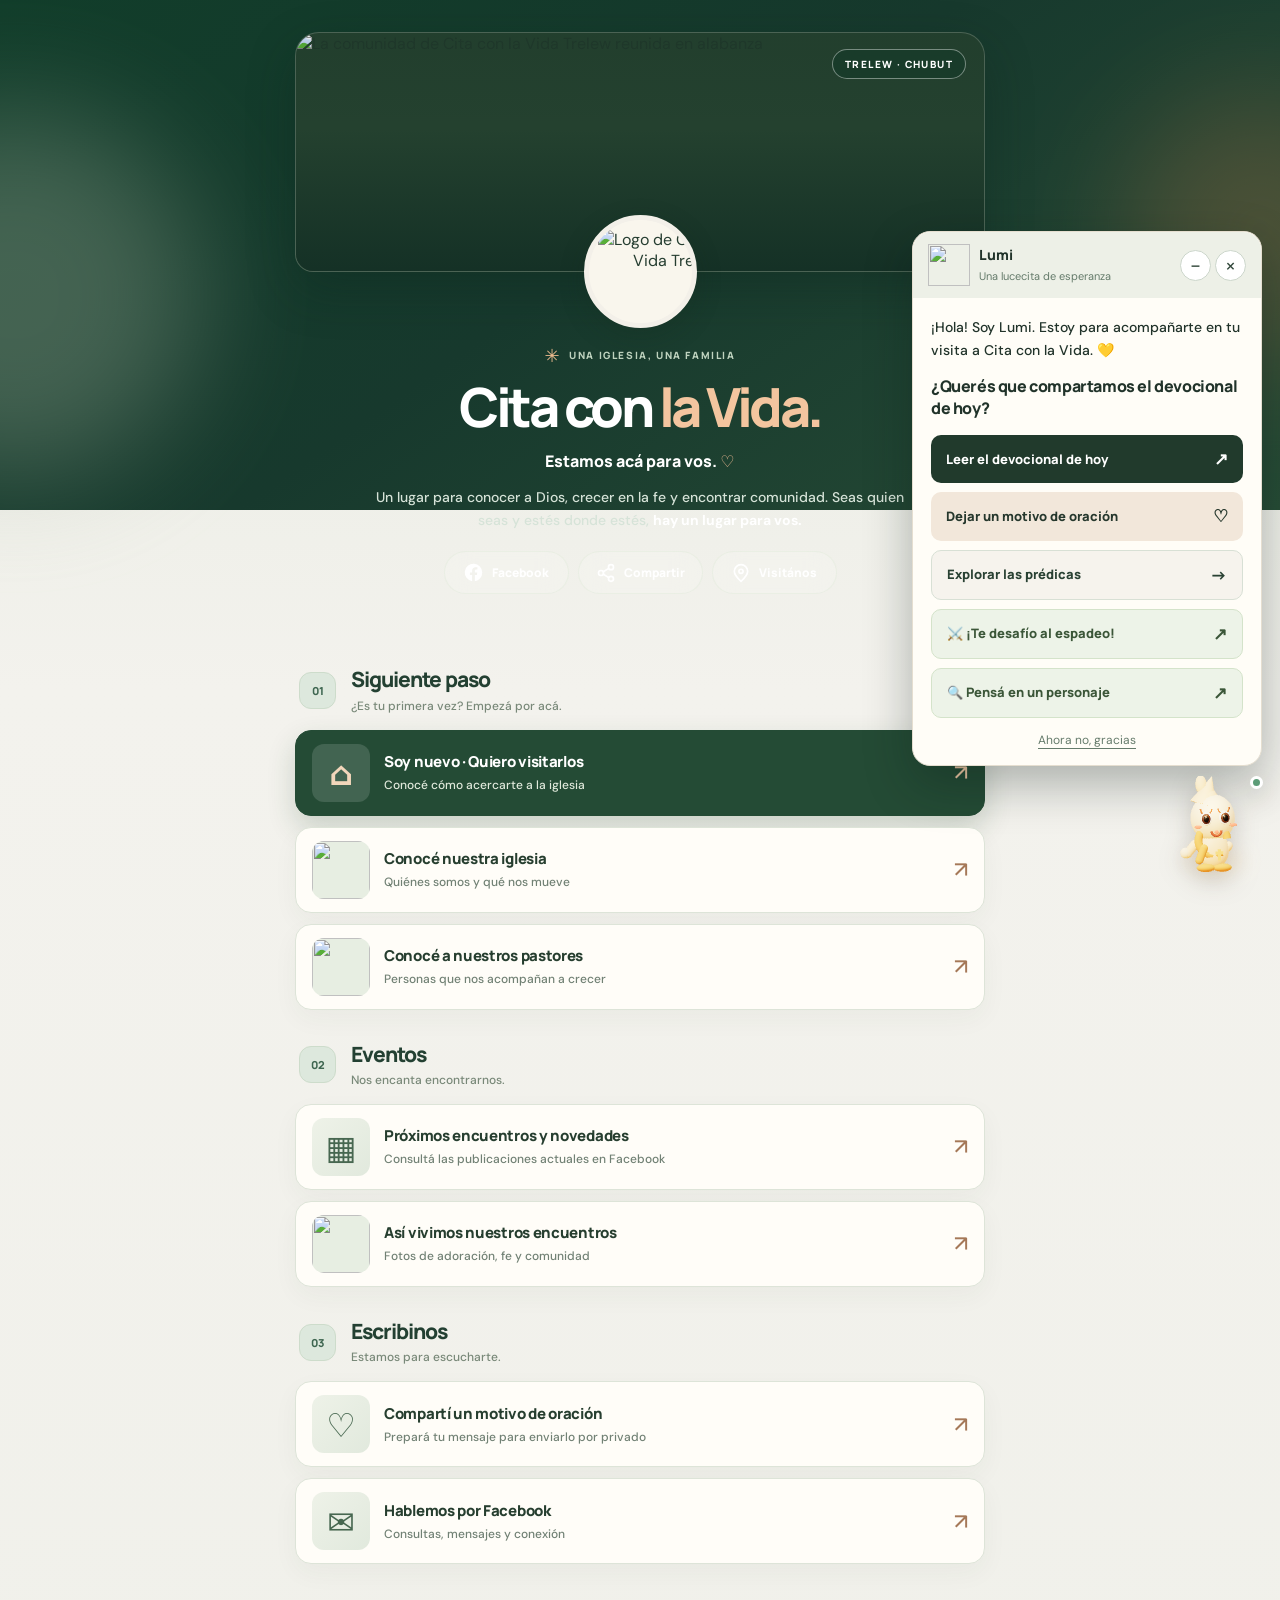
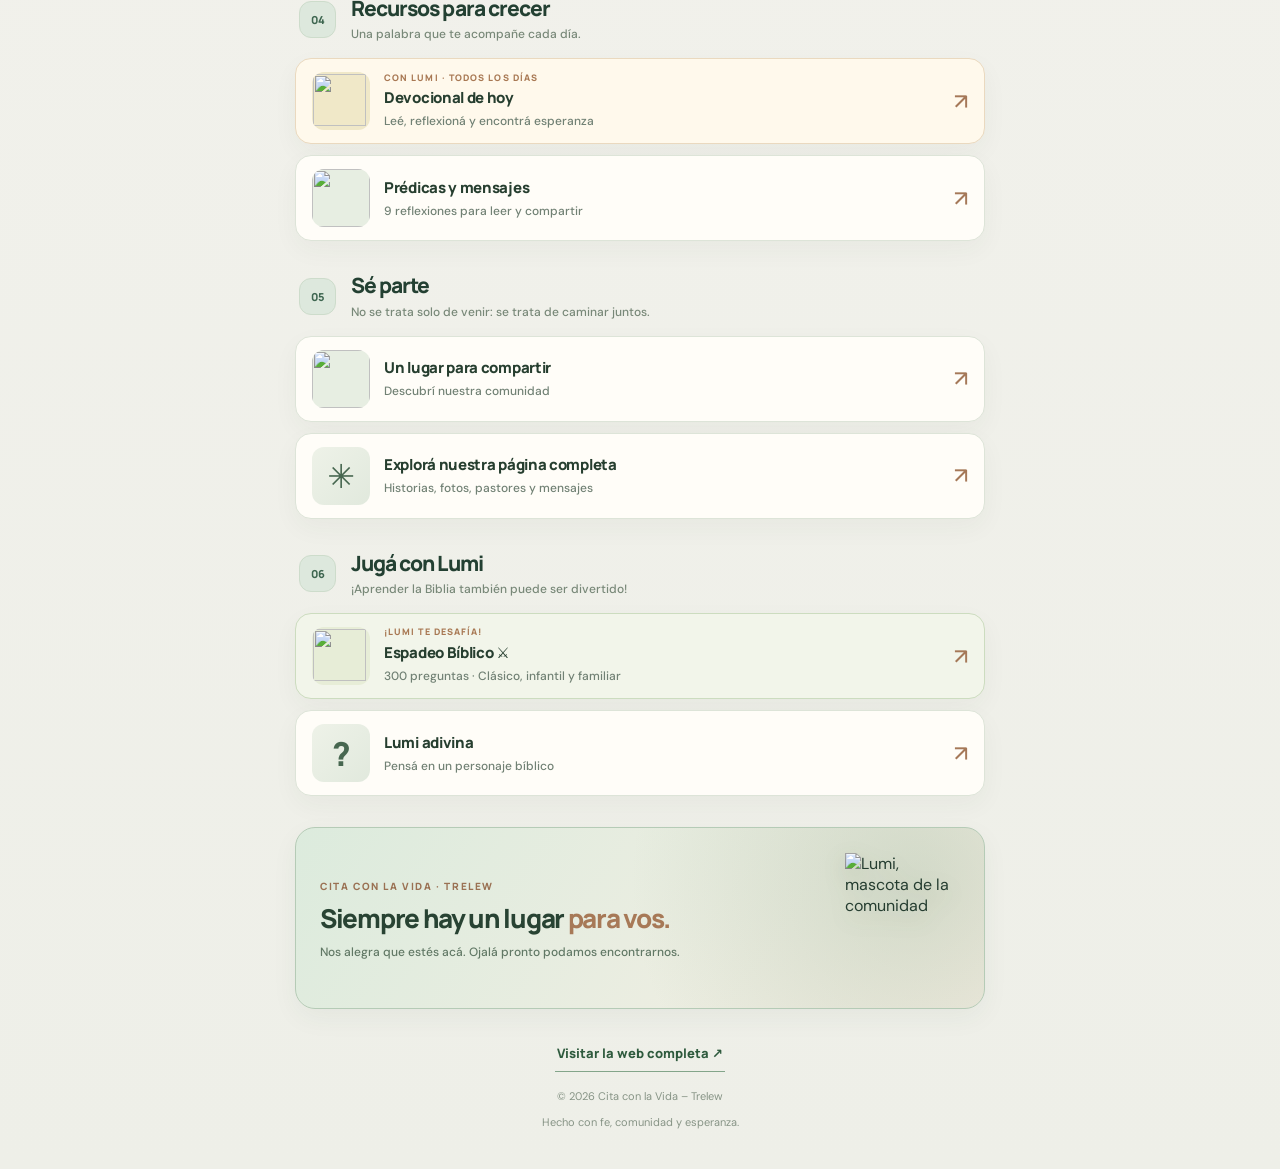
==== index.html @ 1eb74bf8 "chore(nav): actualizar enlaces del sitio tras la nueva portada" ====
<!DOCTYPE html>
<html lang="es-AR">
<head>
  <meta charset="utf-8">
  <meta name="viewport" content="width=device-width, initial-scale=1">
  <meta name="theme-color" content="#173628">
  <meta name="description" content="Cita con la Vida – Trelew. Estamos acá para vos. Encontrá cómo visitarnos, prédicas, devocionales, oración, actividades y juegos bíblicos con Lumi.">
  <meta property="og:type" content="website">
  <meta property="og:title" content="Cita con la Vida · Trelew | Estamos acá para vos">
  <meta property="og:description" content="Conocé nuestra iglesia, explorá mensajes, compartí un motivo de oración y jugá con Lumi. ¡Hay un lugar para vos!">
  <meta property="og:locale" content="es_AR">
  <meta property="og:url" content="https://mauriciofabiangonzalez.github.io/Proyecto-Cita-con-la-vida/">
  <meta property="og:image" content="https://gcdn.picsart.com/picsart-mcp/d4e1e572-2b45-4aec-ad2f-eb64ba1ac11f.jpeg">
  <meta property="og:image:alt" content="Un encuentro de la comunidad de Cita con la Vida Trelew">
  <meta name="twitter:card" content="summary_large_image">
  <link rel="canonical" href="https://mauriciofabiangonzalez.github.io/Proyecto-Cita-con-la-vida/">
  <link rel="icon" href="https://gcdn.picsart.com/picsart-mcp/58b03c67-48f5-4c1a-afce-b814bc7481e7.png" type="image/png">
  <link rel="preconnect" href="https://gcdn.picsart.com">
  <link rel="preconnect" href="https://fonts.googleapis.com">
  <link rel="preconnect" href="https://fonts.gstatic.com" crossorigin>
  <link href="https://fonts.googleapis.com/css2?family=DM+Sans:wght@400;500;600;700;800&family=Manrope:wght@400;500;600;700;800&display=swap" rel="stylesheet">
  <link rel="stylesheet" href="portada.css?v=1">
  <link rel="stylesheet" href="lumi.css?v=5">
  <title>Cita con la Vida – Trelew | Estamos acá para vos</title>
</head>
<body class="cita-portal">
  <a class="skip-link" href="#enlaces">Saltar a los enlaces</a>
  <div class="ambient-light ambient-one" aria-hidden="true"></div>
  <div class="ambient-light ambient-two" aria-hidden="true"></div>
  <div class="portal-container">
    <header class="profile" aria-labelledby="portal-title">
      <div class="profile-cover">
        <img src="https://gcdn.picsart.com/picsart-mcp/d4e1e572-2b45-4aec-ad2f-eb64ba1ac11f.jpeg"
             width="1000" height="550" alt="La comunidad de Cita con la Vida Trelew reunida en alabanza"
             fetchpriority="high" decoding="async">
        <span class="cover-label">TRELEW · CHUBUT</span>
      </div>
      <div class="profile-information">
        <div class="profile-badge">
          <img src="https://gcdn.picsart.com/picsart-mcp/5b1519b4-4a74-46a9-807d-4b735596d02c.png"
               width="185" height="100" alt="Logo de Cita con la Vida Trelew" decoding="async">
        </div>
        <div class="profile-eyebrow"><span aria-hidden="true">✳</span> UNA IGLESIA, UNA FAMILIA</div>
        <h1 id="portal-title">Cita con <em>la Vida.</em></h1>
        <p class="profile-tagline">Estamos acá para vos. <span aria-hidden="true">♡</span></p>
        <p class="profile-description">Un lugar para conocer a Dios, crecer en la fe y encontrar comunidad. Seas quien seas y estés donde estés, <strong>hay un lugar para vos.</strong></p>
        <div class="social-strip" aria-label="Enlaces sociales y acciones">
          <a href="https://www.facebook.com/share/1QXsKamLuy/" target="_blank" rel="noopener noreferrer" class="social-button" aria-label="Visitar Facebook de Cita con la Vida">
            <svg aria-hidden="true" viewBox="0 0 24 24" width="21" height="21" fill="currentColor"><path d="M22 12a10 10 0 1 0-11.56 9.88v-6.99H7.9V12h2.54V9.8c0-2.51 1.5-3.9 3.78-3.9 1.1 0 2.25.2 2.25.2v2.48h-1.27c-1.25 0-1.64.78-1.64 1.58V12h2.79l-.45 2.89h-2.34v6.99A10 10 0 0 0 22 12Z"/></svg>
            <span>Facebook</span>
          </a>
          <button class="social-button" type="button" id="share-portal" aria-label="Compartir esta página">
            <svg aria-hidden="true" viewBox="0 0 24 24" width="20" height="20" fill="none" stroke="currentColor" stroke-width="2" stroke-linecap="round" stroke-linejoin="round"><circle cx="18" cy="5" r="3"/><circle cx="6" cy="12" r="3"/><circle cx="18" cy="19" r="3"/><path d="m8.8 13.5 6.4 4M15.2 6.5l-6.4 4"/></svg>
            <span>Compartir</span>
          </button>
          <a class="social-button" href="comunidad.html#visitanos" aria-label="Conocer cómo visitarnos">
            <svg aria-hidden="true" viewBox="0 0 24 24" width="20" height="20" fill="none" stroke="currentColor" stroke-width="2" stroke-linecap="round" stroke-linejoin="round"><path d="M20 10c0 5-8 12-8 12S4 15 4 10a8 8 0 1 1 16 0Z"/><circle cx="12" cy="10" r="2.5"/></svg>
            <span>Visitános</span>
          </a>
        </div>
        <p class="share-status" id="share-feedback" aria-live="polite" role="status"></p>
      </div>
    </header>

    <main id="enlaces">
      <section class="links-group" aria-labelledby="next-step-title">
        <div class="section-head"><span class="section-number">01</span><div><h2 id="next-step-title">Siguiente paso</h2><p>¿Es tu primera vez? Empezá por acá.</p></div></div>
        <div class="link-stack">
          <a class="link-card primary" href="comunidad.html#visitanos"><span class="card-media icon-art" aria-hidden="true">⌂</span><span class="card-label"><strong>Soy nuevo · Quiero visitarlos</strong><small>Conocé cómo acercarte a la iglesia</small></span><span class="card-arrow" aria-hidden="true">↗</span></a>
          <a class="link-card" href="comunidad.html#nosotros"><span class="card-media"><img src="https://gcdn.picsart.com/picsart-mcp/c231e939-3c03-4c31-8a3b-693629aa6b60.jpeg" alt="" loading="lazy"></span><span class="card-label"><strong>Conocé nuestra iglesia</strong><small>Quiénes somos y qué nos mueve</small></span><span class="card-arrow" aria-hidden="true">↗</span></a>
          <a class="link-card" href="comunidad.html#pastores"><span class="card-media"><img src="https://gcdn.picsart.com/picsart-mcp/203814a5-72c6-4133-9197-dbe3f03c95cd.jpeg" alt="" loading="lazy"></span><span class="card-label"><strong>Conocé a nuestros pastores</strong><small>Personas que nos acompañan a crecer</small></span><span class="card-arrow" aria-hidden="true">↗</span></a>
        </div>
      </section>

      <section class="links-group" aria-labelledby="eventos-title">
        <div class="section-head"><span class="section-number">02</span><div><h2 id="eventos-title">Eventos</h2><p>Nos encanta encontrarnos.</p></div></div>
        <div class="link-stack">
          <a class="link-card" href="https://www.facebook.com/share/1QXsKamLuy/" target="_blank" rel="noopener noreferrer"><span class="card-media icon-art" aria-hidden="true">▦</span><span class="card-label"><strong>Próximos encuentros y novedades</strong><small>Consultá las publicaciones actuales en Facebook</small></span><span class="card-arrow" aria-hidden="true">↗</span></a>
          <a class="link-card" href="comunidad.html#galeria"><span class="card-media"><img src="https://gcdn.picsart.com/picsart-mcp/209131e2-8061-48a9-bf10-9cc9f2051c50.jpeg" alt="" loading="lazy"></span><span class="card-label"><strong>Así vivimos nuestros encuentros</strong><small>Fotos de adoración, fe y comunidad</small></span><span class="card-arrow" aria-hidden="true">↗</span></a>
        </div>
      </section>

      <section class="links-group" aria-labelledby="escribinos-title">
        <div class="section-head"><span class="section-number">03</span><div><h2 id="escribinos-title">Escribinos</h2><p>Estamos para escucharte.</p></div></div>
        <div class="link-stack">
          <a class="link-card" href="oracion.html"><span class="card-media icon-art" aria-hidden="true">♡</span><span class="card-label"><strong>Compartí un motivo de oración</strong><small>Prepará tu mensaje para enviarlo por privado</small></span><span class="card-arrow" aria-hidden="true">↗</span></a>
          <a class="link-card" href="https://www.facebook.com/share/1QXsKamLuy/" target="_blank" rel="noopener noreferrer"><span class="card-media icon-art" aria-hidden="true">✉</span><span class="card-label"><strong>Hablemos por Facebook</strong><small>Consultas, mensajes y conexión</small></span><span class="card-arrow" aria-hidden="true">↗</span></a>
        </div>
      </section>

      <section class="links-group" aria-labelledby="recursos-title">
        <div class="section-head"><span class="section-number">04</span><div><h2 id="recursos-title">Recursos para crecer</h2><p>Una palabra que te acompañe cada día.</p></div></div>
        <div class="link-stack">
          <a class="link-card featured-devotional" href="devocional.html"><span class="card-media lumi-avatar"><img src="https://gcdn.picsart.com/picsart-mcp/81dbfa93-12fe-4f3b-98a0-89cafc6671b2.png" alt="" loading="lazy"></span><span class="card-label"><span class="mini-tag">CON LUMI · TODOS LOS DÍAS</span><strong>Devocional de hoy</strong><small>Leé, reflexioná y encontrá esperanza</small></span><span class="card-arrow" aria-hidden="true">↗</span></a>
          <a class="link-card" href="comunidad.html#mensajes"><span class="card-media"><img src="https://gcdn.picsart.com/picsart-mcp/3ad51777-0f70-4ca4-8f22-2cac83b251e3.jpeg" alt="" loading="lazy"></span><span class="card-label"><strong>Prédicas y mensajes</strong><small>9 reflexiones para leer y compartir</small></span><span class="card-arrow" aria-hidden="true">↗</span></a>
        </div>
      </section>

      <section class="links-group" aria-labelledby="se-parte-title">
        <div class="section-head"><span class="section-number">05</span><div><h2 id="se-parte-title">Sé parte</h2><p>No se trata solo de venir: se trata de caminar juntos.</p></div></div>
        <div class="link-stack">
          <a class="link-card" href="comunidad.html#comunidad"><span class="card-media"><img src="https://gcdn.picsart.com/picsart-mcp/1307a14c-d0de-44de-b2d8-77e6742ffc7d.jpeg" alt="" loading="lazy"></span><span class="card-label"><strong>Un lugar para compartir</strong><small>Descubrí nuestra comunidad</small></span><span class="card-arrow" aria-hidden="true">↗</span></a>
          <a class="link-card" href="comunidad.html"><span class="card-media icon-art" aria-hidden="true">✳</span><span class="card-label"><strong>Explorá nuestra página completa</strong><small>Historias, fotos, pastores y mensajes</small></span><span class="card-arrow" aria-hidden="true">↗</span></a>
        </div>
      </section>

      <section class="links-group game-links" aria-labelledby="juegos-title">
        <div class="section-head"><span class="section-number">06</span><div><h2 id="juegos-title">Jugá con Lumi</h2><p>¡Aprender la Biblia también puede ser divertido!</p></div></div>
        <div class="link-stack">
          <a class="link-card game-highlight" href="juegos.html#espadeo"><span class="card-media lumi-avatar"><img src="https://gcdn.picsart.com/picsart-mcp/81dbfa93-12fe-4f3b-98a0-89cafc6671b2.png" alt="" loading="lazy"></span><span class="card-label"><span class="mini-tag">¡LUMI TE DESAFÍA!</span><strong>Espadeo Bíblico ⚔</strong><small>300 preguntas · Clásico, infantil y familiar</small></span><span class="card-arrow" aria-hidden="true">↗</span></a>
          <a class="link-card" href="juegos.html#adivina"><span class="card-media icon-art" aria-hidden="true">?</span><span class="card-label"><strong>Lumi adivina</strong><small>Pensá en un personaje bíblico</small></span><span class="card-arrow" aria-hidden="true">↗</span></a>
        </div>
      </section>

      <div class="closing-card"><div><span class="closing-kicker">CITA CON LA VIDA · TRELEW</span><h2>Siempre hay un lugar <em>para vos.</em></h2><p>Nos alegra que estés acá. Ojalá pronto podamos encontrarnos.</p></div><img src="https://gcdn.picsart.com/picsart-mcp/81dbfa93-12fe-4f3b-98a0-89cafc6671b2.png" alt="Lumi, mascota de la comunidad" width="120" height="135" loading="lazy"></div>
    </main>
    <footer class="portal-footer"><a href="comunidad.html">Visitar la web completa <span aria-hidden="true">↗</span></a><span>© <span id="year">2026</span> Cita con la Vida – Trelew</span><span>Hecho con fe, comunidad y esperanza.</span></footer>
  </div>
  <script src="portada.js?v=1" defer></script>
  <script src="lumi.js?v=7" defer></script>
</body>
</html>
---- portada.css ----
/* PORTADA · Cita con la Vida – Trelew
 * Inspiración: estructura de perfil, grupos y tarjetas de un Linktree de iglesia.
 * Diseño original, con logo y fotografías de nuestra congregación.
 */
:root{
  --green:#173628;--green2:#244c37;--forest:#102c22;--sage:#dfe9df;
  --mint:#eef4ec;--paper:#fffdf8;--background:#eef0e9;--text:#253d30;
  --muted:#677b6c;--line:#dbe5d9;--peach:#e9b48d;--warm:#af7f5d;
  --font:'Manrope',system-ui,sans-serif;--body:'DM Sans',system-ui,sans-serif
}
*{box-sizing:border-box}
html{scroll-behavior:smooth}
body{margin:0;color:var(--text);font-family:var(--body);background:linear-gradient(180deg,#e5e9df 0,#f3f2ed 690px,#eeefe8 100%);-webkit-font-smoothing:antialiased}
a{color:inherit;text-decoration:none}
button{font:inherit}
img{max-width:100%;height:auto}
[hidden]{display:none!important}
::selection{background:#efd2b0;color:#122b21}
.skip-link{position:absolute;top:-80px;left:12px;z-index:150;background:#fff;padding:12px 16px;border-radius:7px;color:var(--green)}
.skip-link:focus{top:12px}
.cita-portal{position:relative;min-height:100dvh;overflow-x:hidden}
.cita-portal::before{content:"";height:510px;background:linear-gradient(145deg,#113d2a 0%,#17392d 48%,#274c36 100%);position:absolute;inset:0 0 auto;pointer-events:none}
.ambient-light{position:absolute;pointer-events:none;border-radius:50%;filter:blur(60px);opacity:.32}
.ambient-one{width:370px;height:370px;top:110px;left:-170px;background:#a9b7a2}
.ambient-two{width:280px;height:280px;top:90px;right:-120px;background:#a46d42}
.portal-container{width:min(100% - 30px,690px);margin:0 auto;position:relative;z-index:1;padding:22px 0 25px}

.profile{position:relative}
.profile-cover{border-radius:24px 24px 18px 18px;overflow:hidden;position:relative;height:205px;background:#24412f;box-shadow:0 18px 48px #0b251b52;border:1px solid #ffffff2d}
.profile-cover img{display:block;width:100%;height:100%;object-fit:cover;object-position:center 43%;filter:saturate(.97) contrast(1.06)}
.profile-cover::after{content:"";position:absolute;inset:0;background:linear-gradient(180deg,#0e281c15 7%,transparent 40%,#102c23c4 100%);pointer-events:none}
.cover-label{position:absolute;z-index:1;right:18px;top:16px;display:inline-flex;align-items:center;padding:8px 12px;border:1px solid #ffffff69;border-radius:99px;color:#fff;font:800 10px/1.2 var(--font);letter-spacing:.14em;backdrop-filter:blur(12px);background:#153a29a3}
.profile-information{display:flex;align-items:center;flex-direction:column;text-align:center;padding:0 18px}
.profile-badge{position:relative;z-index:3;margin-top:-57px;width:113px;height:113px;border-radius:50%;display:grid;place-items:center;background:#f9f6ed;border:5px solid #f3f0e9;box-shadow:0 8px 25px #152b1d40;overflow:hidden}
.profile-badge img{display:block;width:100%;height:100%;padding:9px;object-fit:contain}
.profile-eyebrow{color:#bfd3bf;font:800 10px/1.5 var(--font);letter-spacing:.16em;margin:14px 0 0;display:flex;align-items:center;gap:8px}
.profile-eyebrow span{color:#edbb8f;font-size:18px}
.profile h1{font:800 clamp(36px,6vw,54px)/1.05 var(--font);letter-spacing:-.065em;margin:9px 0 4px;color:#fff}
.profile h1 em{font-style:normal;color:#f3c59f}
.profile-tagline{font:800 16px/1.5 var(--font);margin:10px 0 6px;color:#fff}
.profile-tagline span{color:#f1bd95}
.profile-description{color:#d6e3d8;font:500 14px/1.7 var(--body);max-width:530px;margin:7px auto 18px}
.profile-description strong{color:#fff}
.social-strip{display:flex;align-items:center;justify-content:center;gap:9px;flex-wrap:wrap;max-width:510px}
.social-button{border:1px solid #dce8d465;border-radius:99px;background:#ffffff23;backdrop-filter:blur(13px);color:#fff;display:inline-flex;align-items:center;justify-content:center;gap:8px;padding:10px 17px;min-height:43px;min-width:125px;cursor:pointer;font:800 12px var(--font);transition:background .18s,transform .18s}
.social-button:hover{transform:translateY(-2px);background:#ffffff35}
.social-button svg{flex:0 0 auto}
.share-status{min-height:18px;margin:8px 0 0;color:#d8e9d7;font-size:12px}

#enlaces{padding-top:27px}
.links-group{margin:19px 0 31px}
.section-head{display:flex;align-items:center;gap:15px;margin:0 4px 15px}
.section-number{width:37px;height:37px;flex:0 0 37px;display:grid;place-items:center;border-radius:12px;background:#dde8dd;color:#3e6650;border:1px solid #cddccb;font:800 11px/1 var(--font)}
.section-head h2{margin:0 0 3px;font:800 21px/1.3 var(--font);letter-spacing:-.045em;color:#234032}
.section-head p{margin:0;color:#788878;font:500 12px/1.5 var(--body)}
.link-stack{display:grid;gap:11px}
.link-card{display:flex;align-items:center;gap:14px;background:var(--paper);border:1.5px solid #dde4d8;border-radius:16px;min-height:86px;padding:13px 16px;box-shadow:0 9px 26px #2445310b;transition:transform .18s,box-shadow .18s,border-color .18s,background .18s}
.link-card:hover{transform:translateY(-3px);border-color:#95b29a;box-shadow:0 15px 30px #24453121;background:#fff}
.link-card:focus-visible,.social-button:focus-visible,.portal-footer a:focus-visible{outline:3px solid #d49366;outline-offset:4px}
.card-media{width:58px;height:58px;flex:0 0 58px;border-radius:12px;display:grid;place-items:center;overflow:hidden;background:#e7eee2;isolation:isolate;color:#476750}
.card-media img{width:100%;height:100%;object-fit:cover;display:block}
.icon-art{font:800 33px/1 var(--font);background:linear-gradient(135deg,#eef2e8,#e1e9dd)}
.card-label{flex:1;min-width:0}
.card-label strong{display:block;font:800 15px/1.4 var(--font);color:#263e2f;letter-spacing:-.02em}
.card-label small{display:block;font:500 12px/1.5 var(--body);color:#718174;margin-top:4px}
.card-arrow{font-size:22px;font-weight:500;color:#a57858;align-self:center;flex:0 0 auto;margin-left:6px}
.link-card.primary{background:#244b35;border-color:#244b35;color:#fff;box-shadow:0 12px 28px #1b462330}
.link-card.primary:hover{background:#2c5a40;border-color:#2c5a40}
.primary .card-label strong{color:#fff}
.primary .card-label small{color:#e0e9db}
.primary .card-media{background:#ffffff23;color:#f2d6bb}
.primary .card-arrow{color:#f4cba7}
.mini-tag{display:block;color:#a87853;font:800 9px/1.2 var(--font);letter-spacing:.12em;margin-bottom:4px}
.link-card.featured-devotional{background:#fff9ec;border-color:#ead9bf}
.featured-devotional .card-media{background:#f0e8c8}
.link-card.game-highlight{background:#f2f5ea;border-color:#ccdcbf}
.game-highlight .card-media{background:#e7edd7}
.lumi-avatar img{object-fit:contain;width:95%;height:95%}
.closing-card{margin-top:22px;display:flex;align-items:center;gap:15px;padding:25px 24px;min-height:166px;border-radius:20px;border:1px solid #b5cbb6;background:radial-gradient(circle at 90% 30%,#98b29658,transparent 45%),linear-gradient(125deg,#dcebdd,#f6efe4);box-shadow:0 9px 27px #2646330d}
.closing-card>div{flex:1}
.closing-kicker{color:#9a7153;letter-spacing:.16em;font:800 10px var(--font)}
.closing-card h2{font:800 26px/1.2 var(--font);letter-spacing:-.05em;margin:8px 0;color:#284333}
.closing-card h2 em{color:#a77957;font-style:normal}
.closing-card p{color:#617865;font:500 12px/1.7 var(--body);margin:0;max-width:360px}
.closing-card img{width:115px;height:130px;object-fit:contain;filter:drop-shadow(0 8px 11px #344d1d25)}
.portal-footer{display:flex;flex-direction:column;text-align:center;align-items:center;gap:8px;padding:29px 10px 13px;color:#879486;font-size:11px;line-height:1.6}
.portal-footer a{color:#2e5a3d;font:800 13px/1.7 var(--font);border-bottom:1px solid #83a58a;padding:4px 2px 7px;margin-bottom:8px}
.portal-footer a:hover{color:#a47553}
@media(max-width:760px){
  .portal-container{width:min(100% - 24px,630px);padding-top:13px}
  .profile-cover{height:185px;border-radius:17px}
  .profile-information{padding-inline:10px}
  .profile-badge{width:105px;height:105px;margin-top:-52px}
  .profile h1{font-size:clamp(37px,8vw,47px)}
  .profile-description{font-size:13px}
  .links-group{margin-bottom:27px}
}
@media(max-width:450px){
 .cita-portal::before{height:480px}
 .portal-container{width:calc(100% - 20px)}
 .profile-cover{height:146px;border-radius:16px}
 .cover-label{font-size:8px;right:10px;top:11px;padding:6px 8px}
 .profile-badge{width:90px;height:90px;margin-top:-45px;border-width:4px}
 .profile-eyebrow{font-size:9px;margin-top:10px}
 .profile h1{font-size:37px}
 .profile-tagline{font-size:14px}
 .profile-description{font-size:12px;line-height:1.7;margin:4px 0 13px}
 .social-strip{gap:6px}
 .social-button{min-width:0;flex:0 0 auto;padding:9px 10px;font-size:10px;min-height:39px}
 .social-button svg{width:17px;height:17px}
 #enlaces{padding-top:17px}
 .section-head{gap:10px;margin-bottom:10px}
 .section-number{width:32px;height:32px;flex-basis:32px;border-radius:10px}
 .section-head h2{font-size:18px}
 .section-head p{font-size:11px}
 .link-stack{gap:9px}
 .link-card{min-height:77px;padding:10px 11px;gap:10px;border-radius:13px}
 .card-media{width:50px;height:50px;flex-basis:50px;border-radius:10px}
 .icon-art{font-size:27px}
 .card-label strong{font-size:13px}
 .card-label small{font-size:10.5px}
 .card-arrow{font-size:18px;margin-left:1px}
 .mini-tag{font-size:8px}
 .closing-card{padding:15px;gap:5px;border-radius:14px}
 .closing-card h2{font-size:21px}
 .closing-card img{width:78px;height:95px}
}
@media(min-width:1050px){
 .portal-container{padding-top:32px}
 .profile-cover{height:240px}
}
@media(prefers-reduced-motion:reduce){
 html{scroll-behavior:auto}
 .link-card,.social-button{transition:none}
}
---- lumi.css ----
/* Lumi · Cita con la Vida — Trelew. Widget persistente, accesible y adaptable. */
:root {
  --lumi-dark: #1a2b23;
  --lumi-accent: #e5ac7c;
  --lumi-text: #21332a;
}

.lumi-widget {
  position: fixed;
  right: 18px;
  bottom: calc(18px + env(safe-area-inset-bottom, 0px));
  z-index: 95;
  display: flex;
  flex-direction: column;
  align-items: flex-end;
  gap: 10px;
  max-width: calc(100vw - 26px);
  font-family: 'DM Sans', system-ui, sans-serif;
  isolation: isolate;
}

.lumi-widget[hidden],
.lumi-panel[hidden] { display: none !important; }

.lumi-toggle {
  position: relative;
  width: 76px;
  height: 78px;
  border: 0;
  padding: 0;
  background: none;
  cursor: pointer;
  flex: 0 0 auto;
  transition: transform .22s ease;
  filter: drop-shadow(0 7px 12px rgba(36, 28, 18, .33));
}

.lumi-toggle:focus-visible,
.lumi-icon-btn:focus-visible {
  outline: 3px solid #aa6a46;
  outline-offset: 4px;
  border-radius: 50%;
}
.lumi-toggle img {
  width: 100%;
  height: 100%;
  object-fit: contain;
  display: block;
  transform-origin: 50% 80%;
}

.lumi-widget[data-state="float"] .lumi-toggle img {
  animation: lumi-float 3.6s ease-in-out infinite;
}
.lumi-widget[data-state="wave"] .lumi-toggle img {
  animation: lumi-wave 1.65s ease-in-out 1;
}
.lumi-widget[data-state="sit"] .lumi-toggle img {
  animation: lumi-sit 2.6s ease-in-out 1;
}
.lumi-widget[data-state="look"] .lumi-toggle img {
  animation: lumi-look 1.9s ease-in-out 1;
}
.lumi-widget[data-state="yawn"] .lumi-toggle img {
  animation: lumi-yawn 2.1s ease-in-out 1;
}

/* Las burbujas son un adorno, no una notificación permanente. */
.lumi-widget[data-state="wave"] .lumi-toggle::after,
.lumi-widget[data-state="yawn"] .lumi-toggle::after {
  position: absolute;
  top: -13px;
  right: 58px;
  z-index: 2;
  padding: 5px 8px;
  background: #fffdf7;
  border: 1px solid #e5ded0;
  border-radius: 999px;
  box-shadow: 0 7px 20px #0002;
  font-size: 20px;
  line-height: 1;
  pointer-events: none;
  animation: lumi-pop 1.35s ease both;
}
.lumi-widget[data-state="wave"] .lumi-toggle::after { content: "👋"; }
.lumi-widget[data-state="yawn"] .lumi-toggle::after { content: "🥱"; }

.lumi-toggle .lumi-badge {
  position: absolute;
  top: 0;
  right: -1px;
  width: 13px;
  height: 13px;
  border: 3px solid #fff;
  border-radius: 50%;
  background: #5c9c77;
}

.lumi-panel {
  position: relative;
  width: min(350px, calc(100vw - 28px));
  max-height: min(470px, calc(100dvh - 116px));
  overflow-y: auto;
  border-radius: 18px;
  background: #fffdf7;
  color: var(--lumi-text);
  border: 1px solid #e5ded0;
  box-shadow: 0 18px 48px rgba(11, 26, 23, .31);
  animation: lumi-rise .3s ease-out both;
}
.lumi-panel-header {
  display: flex;
  align-items: center;
  gap: 9px;
  padding: 12px 15px;
  border-radius: 18px 18px 0 0;
  background: #edf0e7;
}
.lumi-panel-header img { width: 42px; height: 42px; object-fit: contain; }
.lumi-panel-heading { flex: 1; min-width: 0; }
.lumi-panel-heading strong {
  display: block;
  font: 800 14px 'Manrope', sans-serif;
}
.lumi-panel-heading span { font-size: 11px; color: #657b6b; }
.lumi-panel-controls { display: flex; gap: 4px; }
.lumi-icon-btn {
  display: grid;
  place-items: center;
  width: 31px;
  height: 31px;
  cursor: pointer;
  border: 1px solid #ccd6cb;
  border-radius: 50%;
  background: #fff;
  color: #32483b;
  font-size: 20px;
  line-height: 1;
}
.lumi-panel-body { padding: 18px 18px 16px; }
.lumi-message {
  margin: 0 0 13px;
  font: 500 14px/1.65 'DM Sans', sans-serif;
}
.lumi-question {
  font: 800 16px/1.38 'Manrope', sans-serif;
  letter-spacing: -.025em;
  margin: 0 0 16px;
}
.lumi-actions { display: grid; gap: 9px; }
.lumi-action {
  display: flex;
  align-items: center;
  justify-content: space-between;
  gap: 12px;
  min-height: 46px;
  padding: 13px 15px;
  border-radius: 10px;
  font: 800 13px/1.3 'Manrope', sans-serif;
  text-decoration: none !important;
  transition: transform .16s, background .16s;
}
.lumi-action:focus-visible,
.lumi-later:focus-visible {
  outline: 3px solid #a96945;
  outline-offset: 2px;
}
.lumi-action-primary { background: #213a2c; color: #fff !important; }
.lumi-action-primary:hover { background: #355744; }
.lumi-action-secondary { background: #f2e7da; color: #26382d !important; }
.lumi-action-secondary:hover { background: #ead4bc; }
.lumi-action span:last-child { font-size: 17px; }
.lumi-later {
  display: block;
  margin: 13px auto 0;
  background: none;
  border: 0;
  color: #657b6b;
  font-size: 12px;
  cursor: pointer;
  text-decoration: underline;
  text-underline-offset: 4px;
}
body.lumi-visible .to-top:not([hidden]) { right: 106px; }

@keyframes lumi-float {
  0%, 100% { transform: translateY(0) rotate(0); }
  50% { transform: translateY(-6px) rotate(1deg); }
}
@keyframes lumi-wave {
  0%, 100% { transform: translateY(0) rotate(0); }
  20%, 60% { transform: translateY(-2px) rotate(8deg); }
  40%, 80% { transform: translateY(-1px) rotate(-6deg); }
}
@keyframes lumi-sit {
  0%, 100% { transform: translateY(0) scale(1); }
  25% { transform: translateY(8px) scaleX(1.03) scaleY(.92); }
  60% { transform: translateY(10px) scaleX(1.04) scaleY(.9); }
}
@keyframes lumi-look {
  0%, 100% { transform: translateX(0) rotate(0); }
  30%, 70% { transform: translateX(-5px) rotate(-7deg); }
}
@keyframes lumi-yawn {
  0%, 100% { transform: translateY(0) scale(1); }
  45% { transform: translateY(4px) scaleX(1.07) scaleY(.91); }
  75% { transform: translateY(1px) scaleX(1.03) scaleY(.97); }
}
@keyframes lumi-pop {
  0% { opacity: 0; transform: translateY(8px) scale(.72); }
  24% { opacity: 1; transform: translateY(0) scale(1); }
  78% { opacity: 1; }
  100% { opacity: 0; transform: translateY(-6px) scale(1); }
}
@keyframes lumi-rise {
  from { opacity: 0; transform: translateY(10px) scale(.98); }
  to { opacity: 1; transform: translateY(0) scale(1); }
}
@media (hover: hover) {
  .lumi-toggle:hover { transform: scale(1.06); }
  .lumi-action:hover { transform: translateY(-1px); }
}
@media (max-width: 620px) {
  .lumi-widget {
    right: 11px;
    bottom: calc(11px + env(safe-area-inset-bottom, 0px));
  }
  .lumi-toggle { width: 68px; height: 70px; }
  .lumi-panel {
    width: min(330px, calc(100vw - 22px));
    max-height: min(450px, calc(100dvh - 100px));
  }
  .lumi-panel-body { padding: 15px; }
  .lumi-action { padding: 12px; }
  .lumi-message { font-size: 13px; }
  body.lumi-visible .to-top:not([hidden]) { right: 89px; }
}
@media (prefers-reduced-motion: reduce) {
  .lumi-toggle img,
  .lumi-panel,
  .lumi-widget .lumi-toggle::after { animation: none !important; }
  .lumi-toggle, .lumi-action { transition: none; }
}


/* Modelo 3D real: canvas WebGL por encima de la imagen, que queda como respaldo. */
.lumi-toggle .lumi-3d-canvas {
  position:absolute;
  inset:0;
  display:block;
  width:100%;
  height:100%;
  pointer-events:none;
  z-index:1;
  opacity:0;
  transition:opacity .25s ease;
  background:transparent;
}
.lumi-toggle.lumi-3d-active .lumi-3d-canvas { opacity:1; }
.lumi-toggle.lumi-3d-active > img {
  opacity:0;
  animation:none !important;
}
.lumi-toggle.lumi-3d-active { filter:drop-shadow(0 5px 8px rgba(75,51,29,.19)); }
.lumi-toggle.lumi-3d-active .lumi-badge { z-index:2; }
/* Las acciones y gestos se animan articuladamente en el espacio 3D, sin
   mover de manera artificial todo el canvas como si fuera un sticker. */
@media (prefers-reduced-motion: reduce) {
  .lumi-toggle .lumi-3d-canvas { transition:none; }
}


/* Lumi 3D móvil (v4): más presencia visual sin tapar el contenido. */
.lumi-action-tertiary {
  background:#f6f3ed;
  color:#294133!important;
  border:1px solid #d8e0d5;
}
.lumi-action-tertiary:hover {background:#e8eee6;}
.lumi-toggle {
  width:98px;
  height:106px;
}
.lumi-toggle::before {
  content:"";
  position:absolute;
  z-index:-1;
  pointer-events:none;
  left:13%;
  right:10%;
  bottom:5%;
  height:30%;
  border-radius:50%;
  background:radial-gradient(ellipse,rgba(253,190,92,.25),rgba(243,172,83,0) 72%);
  filter:blur(9px);
}
.lumi-toggle.lumi-3d-active {
  filter:drop-shadow(0 8px 12px rgba(48,35,20,.2));
}
.lumi-toggle.lumi-3d-active .lumi-3d-canvas {image-rendering:auto;}
body.lumi-visible .to-top:not([hidden]) {right:125px;}
@media (max-width:620px) {
  .lumi-toggle {width:89px;height:98px;}
  .lumi-widget {right:8px;bottom:calc(9px + env(safe-area-inset-bottom,0px));}
  .lumi-panel {
    max-height:min(460px,calc(100dvh - 120px));
    overscroll-behavior:contain;
  }
  body.lumi-visible .to-top:not([hidden]){right:106px;}
}
@media (max-width:370px) {
  .lumi-toggle {width:78px;height:87px;}
  .lumi-panel {width:calc(100vw - 18px);}
  body.lumi-visible .to-top:not([hidden]) {right:95px;}
}


/* Invitaciones de Lumi a Espadeo Bíblico y Lumi Adivina. */
.lumi-action-play{color:#3b5638!important;background:#edf3e8;border:1px solid #d4e3ca}
.lumi-action-play:hover{background:#dceace}
.lumi-panel{max-height:min(565px,calc(100dvh - 132px))}
@media(max-width:620px){.lumi-panel{max-height:min(540px,calc(100dvh - 124px))}}
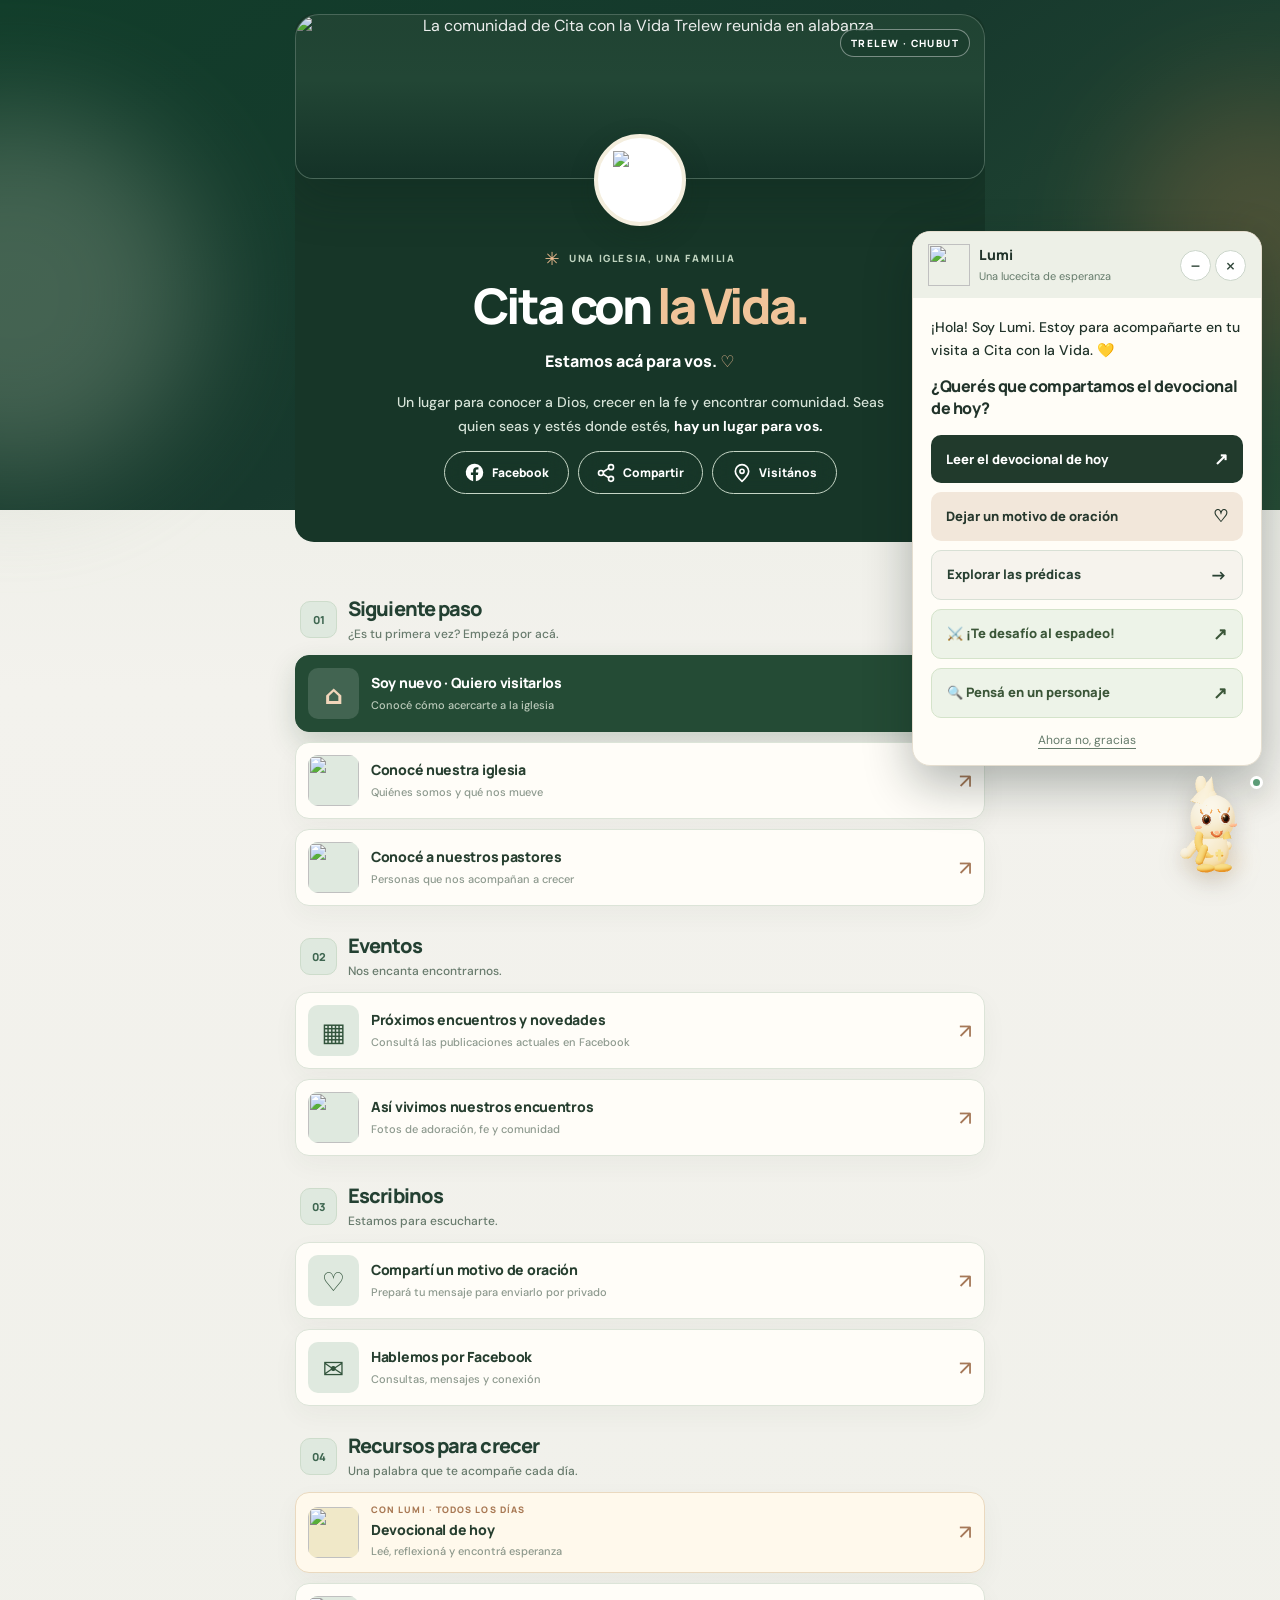
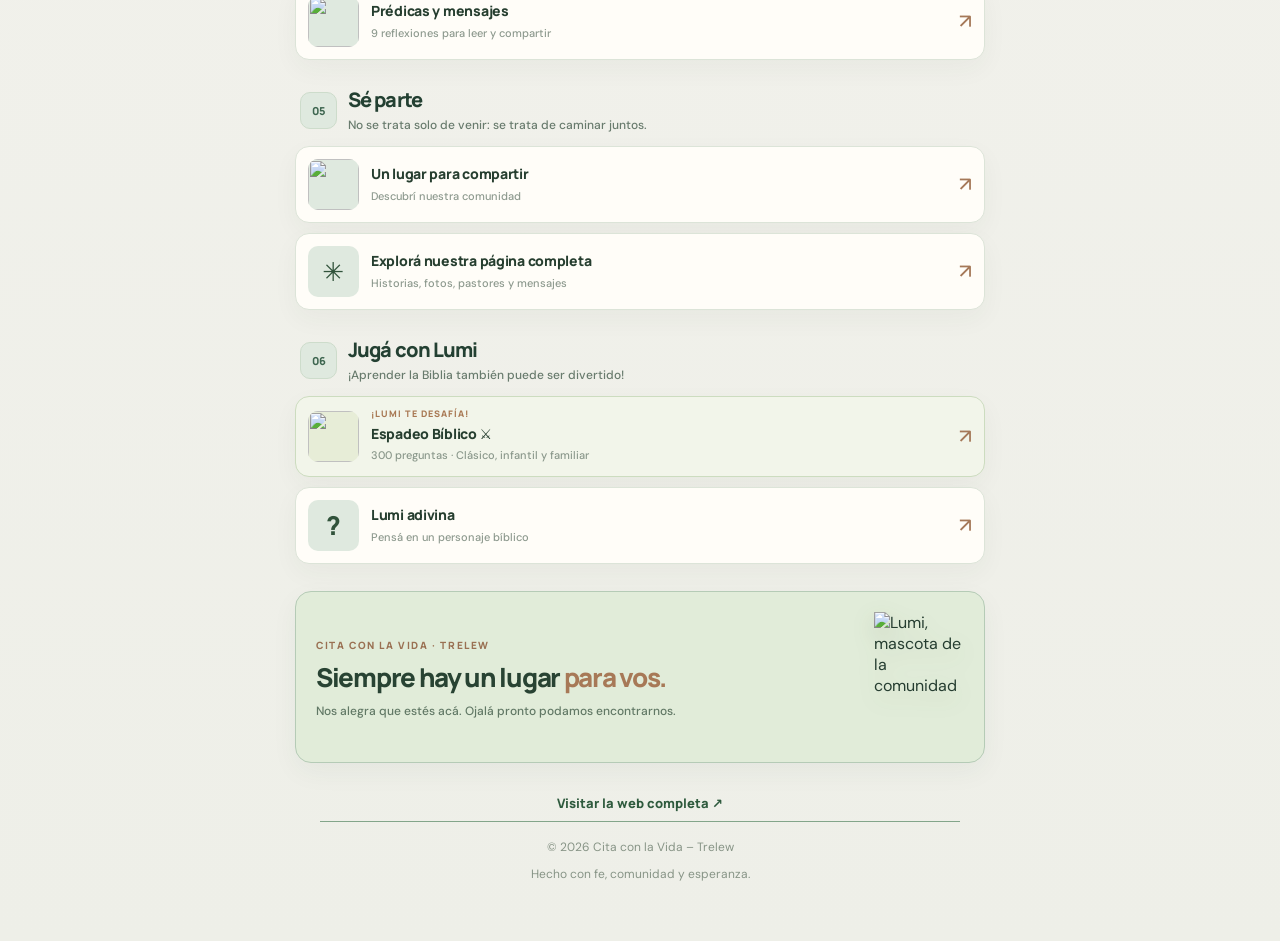
==== commit 73f264d7: "fix(home): estilos críticos integrados y versión CSS nueva para evitar portada rota en Chrome" ====
--- a/index.html
+++ b/index.html
@@ -19,7 +19,46 @@
   <link rel="preconnect" href="https://fonts.googleapis.com">
   <link rel="preconnect" href="https://fonts.gstatic.com" crossorigin>
   <link href="https://fonts.googleapis.com/css2?family=DM+Sans:wght@400;500;600;700;800&family=Manrope:wght@400;500;600;700;800&display=swap" rel="stylesheet">
-  <link rel="stylesheet" href="portada.css?v=1">
+  <style>
+/* Estilos mínimos de respaldo: la portada sigue legible si falla el CSS externo. */
+*,*::before,*::after{box-sizing:border-box}
+html{scroll-behavior:smooth}
+body{margin:0;background:#eef0e9;color:#263e31;font-family:system-ui,-apple-system,sans-serif}
+a{color:inherit;text-decoration:none}
+img{max-width:100%;height:auto}
+.cita-portal .portal-container{position:relative;width:min(690px,calc(100% - 24px));margin:auto;padding:14px 0 32px}
+.cita-portal .profile{text-align:center;background:#173628;color:#fff;border-radius:19px;padding:0 0 22px;overflow:hidden}
+.cita-portal .profile-cover{position:relative;height:165px;background:#224635}
+.cita-portal .profile-cover img{width:100%;height:100%;object-fit:cover}
+.cita-portal .cover-label{position:absolute;right:14px;top:14px;background:#193c2db8;padding:7px 10px;border-radius:20px;color:#fff}
+.cita-portal .profile-badge{width:92px;height:92px;margin:-45px auto 5px;border-radius:50%;position:relative;display:grid;place-items:center;background:#fff;border:4px solid #f4eede;overflow:hidden}
+.cita-portal .profile-badge img{width:90%;height:90%;object-fit:contain}
+.cita-portal .profile h1{font-size:clamp(32px,8vw,49px);margin:8px 0}
+.cita-portal .profile h1 em{color:#f1c49a;font-style:normal}
+.cita-portal .profile-description{max-width:560px;margin:12px auto;padding:0 18px}
+.cita-portal .social-strip{display:flex;justify-content:center;gap:9px;flex-wrap:wrap}
+.cita-portal .social-button{display:inline-flex;gap:7px;align-items:center;border:1px solid #c5d5c5;padding:9px 14px;border-radius:28px;background:transparent;color:#fff}
+.cita-portal .links-group{margin:27px 0}
+.cita-portal .section-head{display:flex;gap:11px;align-items:center;margin:0 5px 12px}
+.cita-portal .section-head h2{font-size:20px;margin:0}
+.cita-portal .section-head p{font-size:12px;color:#687b6d;margin:3px 0 0}
+.cita-portal .section-number{background:#dfe9df;border-radius:10px;padding:9px}
+.cita-portal .link-stack{display:grid;gap:10px}
+.cita-portal .link-card{display:flex;align-items:center;gap:12px;padding:12px;background:#fffdf8;border:1px solid #dce4d8;border-radius:14px;min-height:76px}
+.cita-portal .link-card.primary{background:#244b35;color:#fff}
+.cita-portal .card-media{display:grid;place-items:center;width:51px;height:51px;flex:0 0 51px;overflow:hidden;border-radius:10px;background:#dfe9df;font-size:26px;color:#31533b}
+.cita-portal .card-media img{width:100%;height:100%;object-fit:cover}
+.cita-portal .card-label{flex:1}
+.cita-portal .card-label strong{display:block;font-size:14px}
+.cita-portal .card-label small{display:block;margin-top:4px;font-size:11px;opacity:.8}
+.cita-portal .card-arrow{font-size:20px}
+.cita-portal .closing-card{display:flex;align-items:center;gap:15px;padding:20px;border-radius:16px;background:#e1ecd9}
+.cita-portal .closing-card img{max-width:90px}
+.cita-portal .portal-footer{padding:25px;text-align:center;font-size:12px;display:grid;gap:8px}
+.cita-portal .skip-link{position:absolute;top:-200px}
+.cita-portal .skip-link:focus{top:5px}
+</style>
+  <link rel="stylesheet" href="portada.css?v=2">
   <link rel="stylesheet" href="lumi.css?v=5">
   <title>Cita con la Vida – Trelew | Estamos acá para vos</title>
 </head>
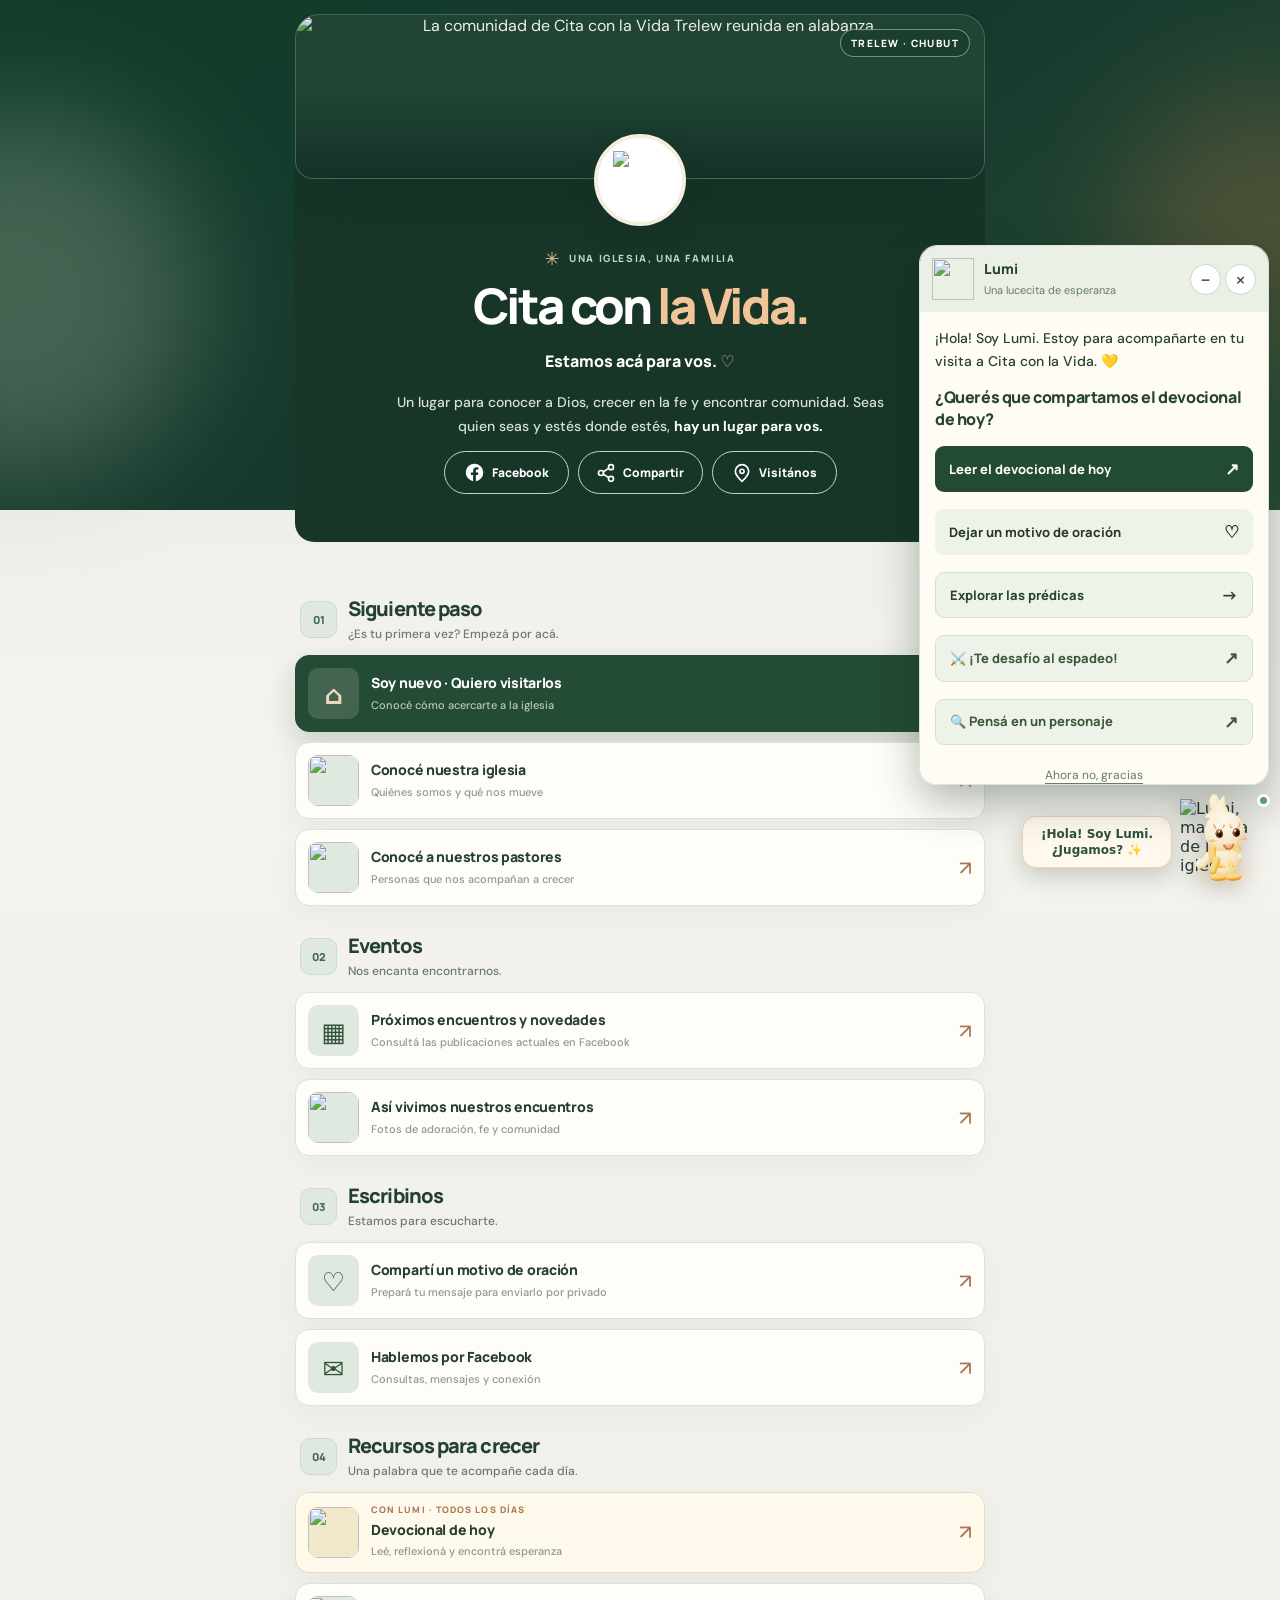
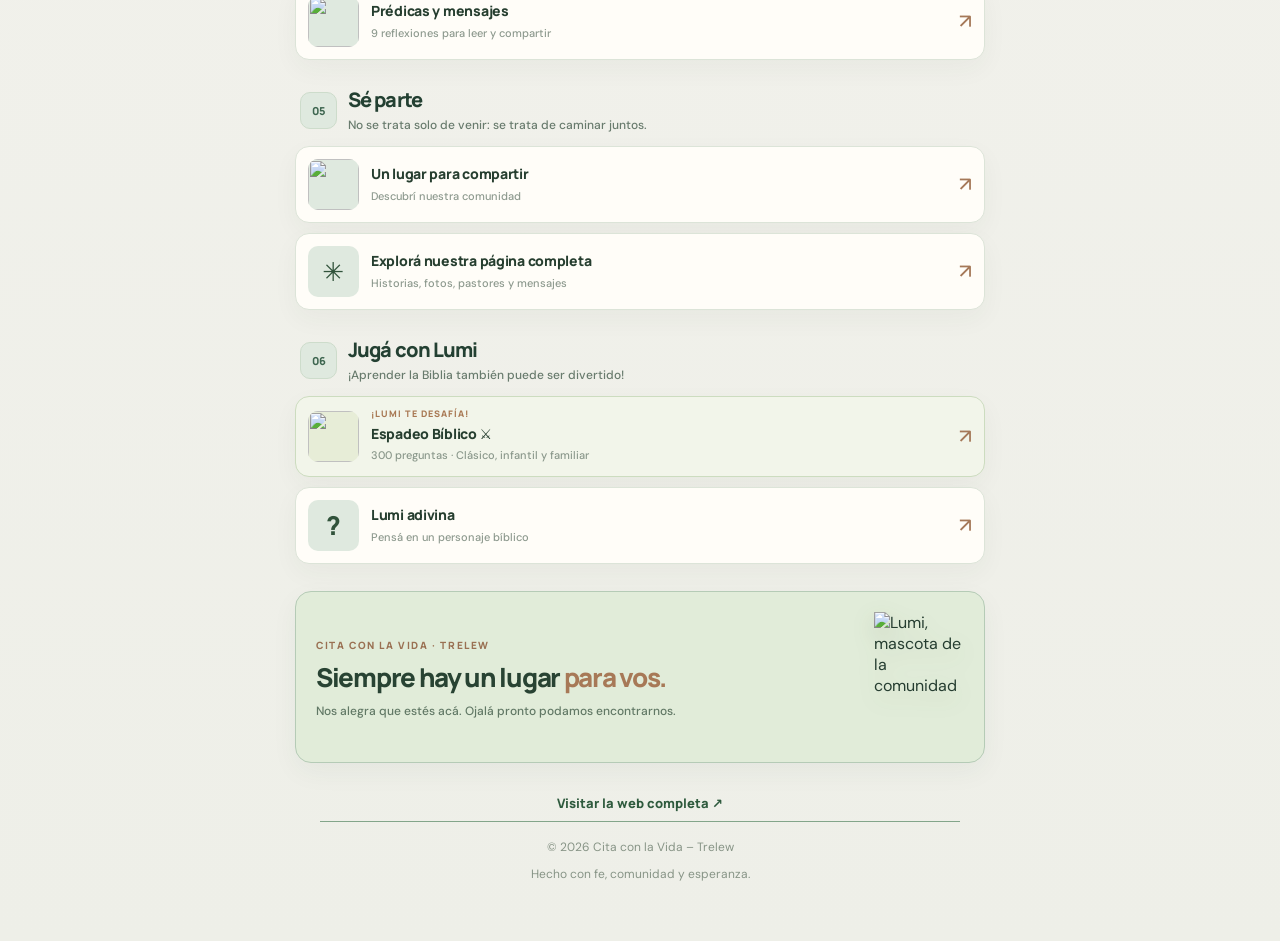
==== commit e4c66288: "fix(lumi): mostrar mascota en portada incluso sin JS y preparar capa 3D" ====
--- a/index.html
+++ b/index.html
@@ -58,8 +58,46 @@
 .cita-portal .skip-link{position:absolute;top:-200px}
 .cita-portal .skip-link:focus{top:5px}
 </style>
-  <link rel="stylesheet" href="portada.css?v=2">
-  <link rel="stylesheet" href="lumi.css?v=5">
+  <style>
+/* Lumi siempre presente. Este bloque es independiente de archivos CSS externos. */
+.cita-portal .lumi-home-fallback{
+  position:fixed;right:12px;bottom:calc(12px + env(safe-area-inset-bottom,0px));
+  width:min(338px,calc(100vw - 24px));z-index:10050;
+  font-family:system-ui,-apple-system,sans-serif;
+  color:#253b2d;pointer-events:none;display:flex;flex-direction:column;align-items:flex-end;gap:8px;
+}
+.cita-portal .lumi-home-fallback summary{pointer-events:auto;display:flex;align-items:center;justify-content:flex-end;gap:8px;cursor:pointer;list-style:none;min-height:87px;padding:3px 4px;background:none;border:0;user-select:none}
+.cita-portal .lumi-home-fallback summary::-webkit-details-marker{display:none}
+.cita-portal .lumi-home-fallback summary::marker{display:none}
+.cita-portal .lumi-home-fallback summary img{width:84px;height:86px;object-fit:contain;filter:drop-shadow(0 7px 11px #252b2455);animation:lumi-fallback-float 3.4s ease-in-out infinite}
+.cita-portal .lumi-home-hint{background:#fff9ed;border:1px solid #ead4b4;color:#2d503c;box-shadow:0 8px 21px #162a1b32;border-radius:14px;padding:9px 11px;font-weight:750;font-size:12px;line-height:1.35;max-width:150px;text-align:center}
+.cita-portal .lumi-home-fallback[open] .lumi-home-hint{display:none}
+.cita-portal .lumi-fallback-panel{pointer-events:auto;width:100%;padding:16px;border-radius:17px;background:#fffcf6;border:1px solid #dfdfd4;box-shadow:0 18px 44px #15291b50;order:-1}
+.cita-portal .lumi-fallback-panel h2{font-size:18px;letter-spacing:-.03em;margin:0 0 8px;color:#254331}
+.cita-portal .lumi-fallback-panel p{font-size:13px;line-height:1.55;margin:0 0 12px;color:#526655}
+.cita-portal .lumi-fallback-panel a{display:block;padding:11px 12px;border-radius:9px;background:#eaf1e6;color:#254c34;font-weight:750;font-size:13px;line-height:1.4;margin-top:7px}
+.cita-portal .lumi-fallback-panel a:first-of-type{background:#234733;color:#fff}
+.cita-portal .lumi-fallback-panel a:focus-visible,.cita-portal .lumi-home-fallback summary:focus-visible{outline:3px solid #d6935f;outline-offset:3px}
+@keyframes lumi-fallback-float{0%,100%{transform:translateY(0)}50%{transform:translateY(-6px)}}
+@media(max-width:470px){.cita-portal .lumi-home-hint{max-width:130px;font-size:11px}.cita-portal .lumi-home-fallback summary img{width:77px;height:80px}}
+@media(prefers-reduced-motion:reduce){.cita-portal .lumi-home-fallback summary img{animation:none}}
+/* Visibilidad esencial del widget 3D incluso si lumi.css no responde. */
+.cita-portal .lumi-widget{position:fixed;right:11px;bottom:calc(11px + env(safe-area-inset-bottom,0px));z-index:10060;display:flex;flex-direction:column;align-items:flex-end;max-width:calc(100vw - 22px);gap:9px}
+.cita-portal .lumi-widget .lumi-toggle{width:88px;height:95px;position:relative;background:transparent;border:0;cursor:pointer;padding:0}
+.cita-portal .lumi-widget .lumi-toggle>img{display:block;width:100%;height:100%;object-fit:contain}
+.cita-portal .lumi-widget .lumi-3d-canvas{position:absolute;inset:0;width:100%;height:100%;z-index:1;opacity:0;pointer-events:none}
+.cita-portal .lumi-widget .lumi-toggle.lumi-3d-active>.lumi-3d-canvas{opacity:1}
+.cita-portal .lumi-widget .lumi-toggle.lumi-3d-active>img{opacity:0}
+.cita-portal .lumi-widget .lumi-panel{width:min(350px,calc(100vw - 22px));max-height:min(540px,calc(100dvh - 120px));overflow-y:auto;background:#fffcf6;border:1px solid #e1e2d6;border-radius:18px;box-shadow:0 16px 44px #10271b55;color:#254331}
+.cita-portal .lumi-widget .lumi-panel[hidden]{display:none}
+.cita-portal .lumi-widget .lumi-action{display:flex;gap:10px;justify-content:space-between;padding:11px 14px;border-radius:9px;background:#edf3e9;color:#294b34;font-size:13px;font-weight:750;text-decoration:none;margin-bottom:8px}
+.cita-portal .lumi-widget .lumi-action-primary{background:#234a33;color:#fff}
+.cita-portal .lumi-widget .lumi-panel-header{padding:12px;display:flex;align-items:center;gap:10px;background:#eaf0e6;border-radius:18px 18px 0 0}
+.cita-portal .lumi-widget .lumi-panel-body{padding:15px}
+.cita-portal .lumi-widget .lumi-icon-btn{cursor:pointer}
+</style>
+    <link rel="stylesheet" href="portada.css?v=2">
+  <link rel="stylesheet" href="lumi.css?v=8">
   <title>Cita con la Vida – Trelew | Estamos acá para vos</title>
 </head>
 <body class="cita-portal">
@@ -155,7 +193,25 @@
     </main>
     <footer class="portal-footer"><a href="comunidad.html">Visitar la web completa <span aria-hidden="true">↗</span></a><span>© <span id="year">2026</span> Cita con la Vida – Trelew</span><span>Hecho con fe, comunidad y esperanza.</span></footer>
   </div>
+
+  <!-- Lumi de respaldo: funciona sin JS, con tap y teclado. JS la reemplaza solo si el widget se inició. -->
+  <details id="lumi-home-fallback" class="lumi-home-fallback" aria-label="Lumi, acompañante de Cita con la Vida">
+    <summary aria-label="Abrir o cerrar las opciones de Lumi">
+      <span class="lumi-home-hint">¡Hola! Soy Lumi. ¿Jugamos? ✨</span>
+      <img src="https://gcdn.picsart.com/picsart-mcp/81dbfa93-12fe-4f3b-98a0-89cafc6671b2.png" alt="Lumi, mascota de la iglesia" width="84" height="86">
+    </summary>
+    <div class="lumi-fallback-panel">
+      <h2>¡Hola, soy Lumi! 💛</h2>
+      <p>¿Qué te gustaría hacer? Estoy acá para acompañarte.</p>
+      <a href="devocional.html">☀ Leer el devocional de hoy ↗</a>
+      <a href="juegos.html#espadeo">⚔ Jugar Espadeo Bíblico ↗</a>
+      <a href="juegos.html#adivina">🔍 Lumi adivina personajes ↗</a>
+      <a href="oracion.html">♡ Dejar un motivo de oración ↗</a>
+      <a href="comunidad.html#mensajes">▤ Leer las prédicas ↗</a>
+    </div>
+  </details>
+
   <script src="portada.js?v=1" defer></script>
-  <script src="lumi.js?v=7" defer></script>
+  <script src="lumi.js?v=8" defer></script>
 </body>
 </html>
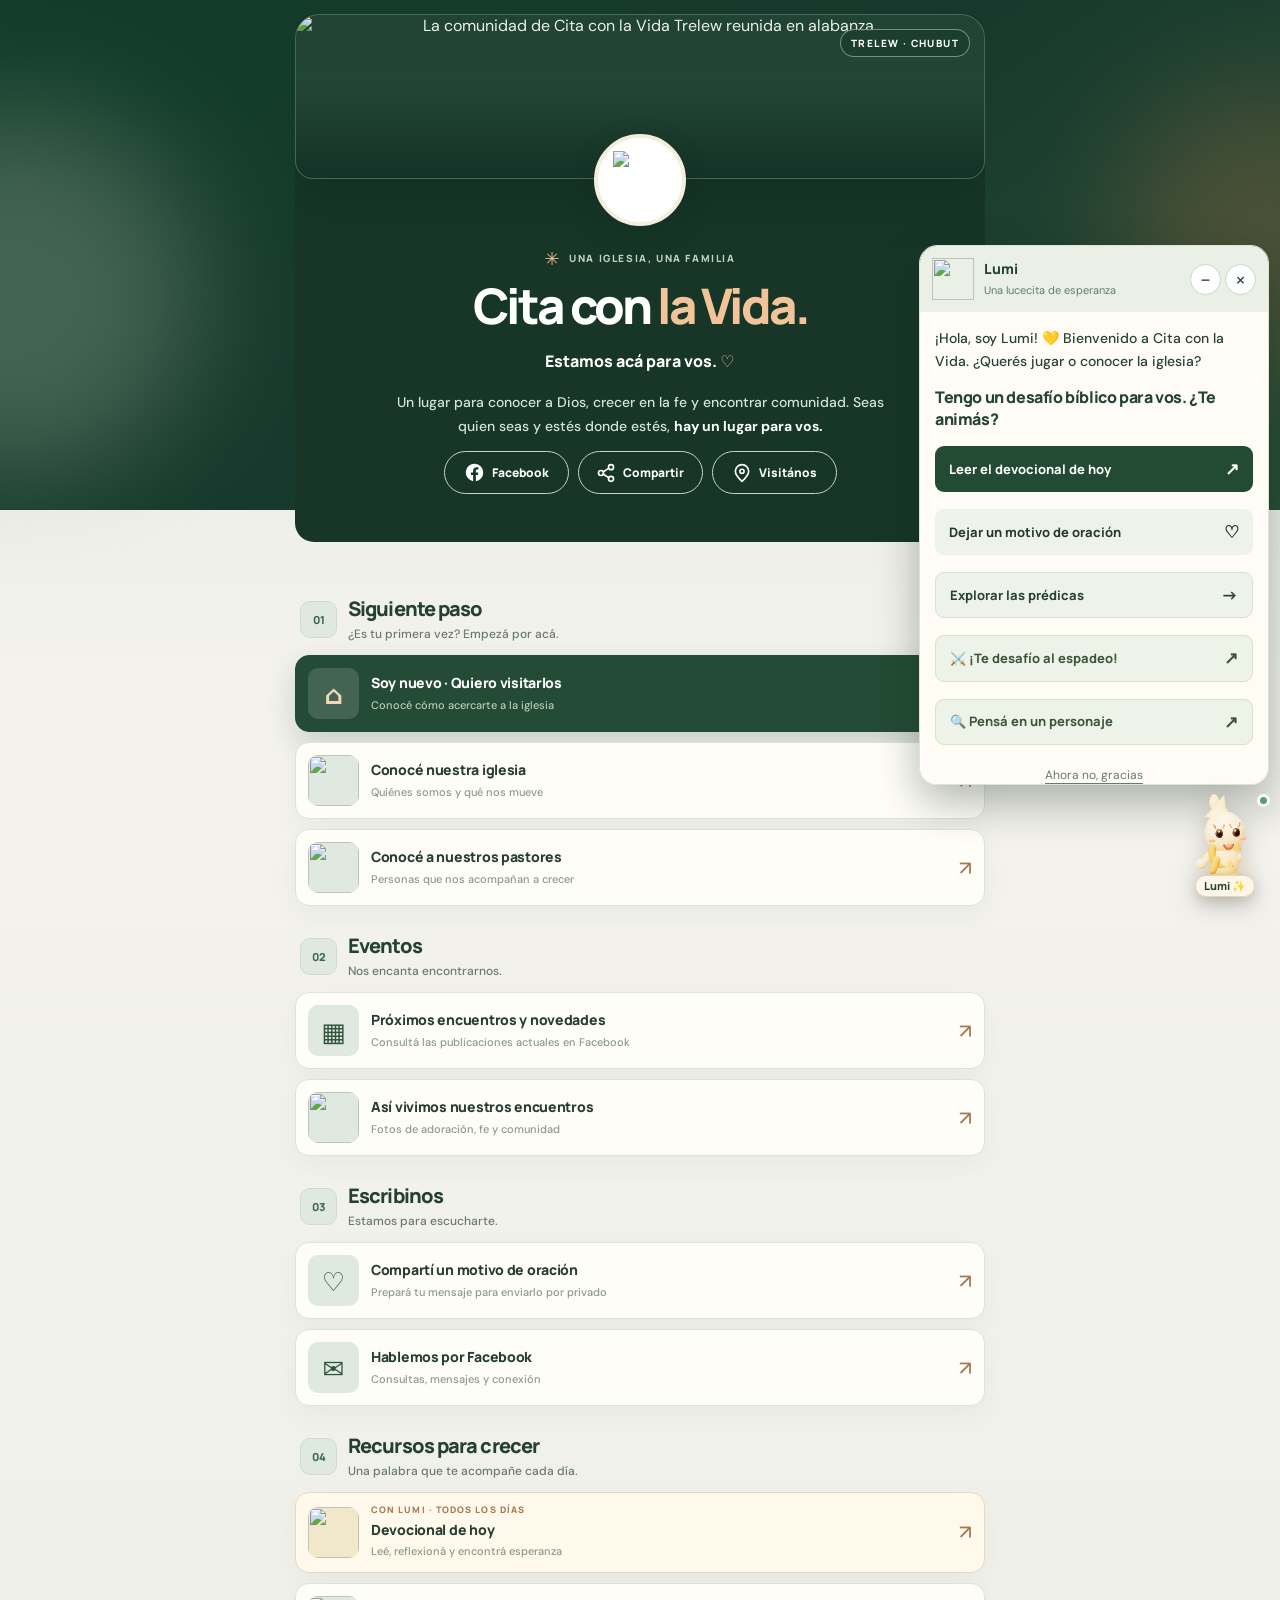
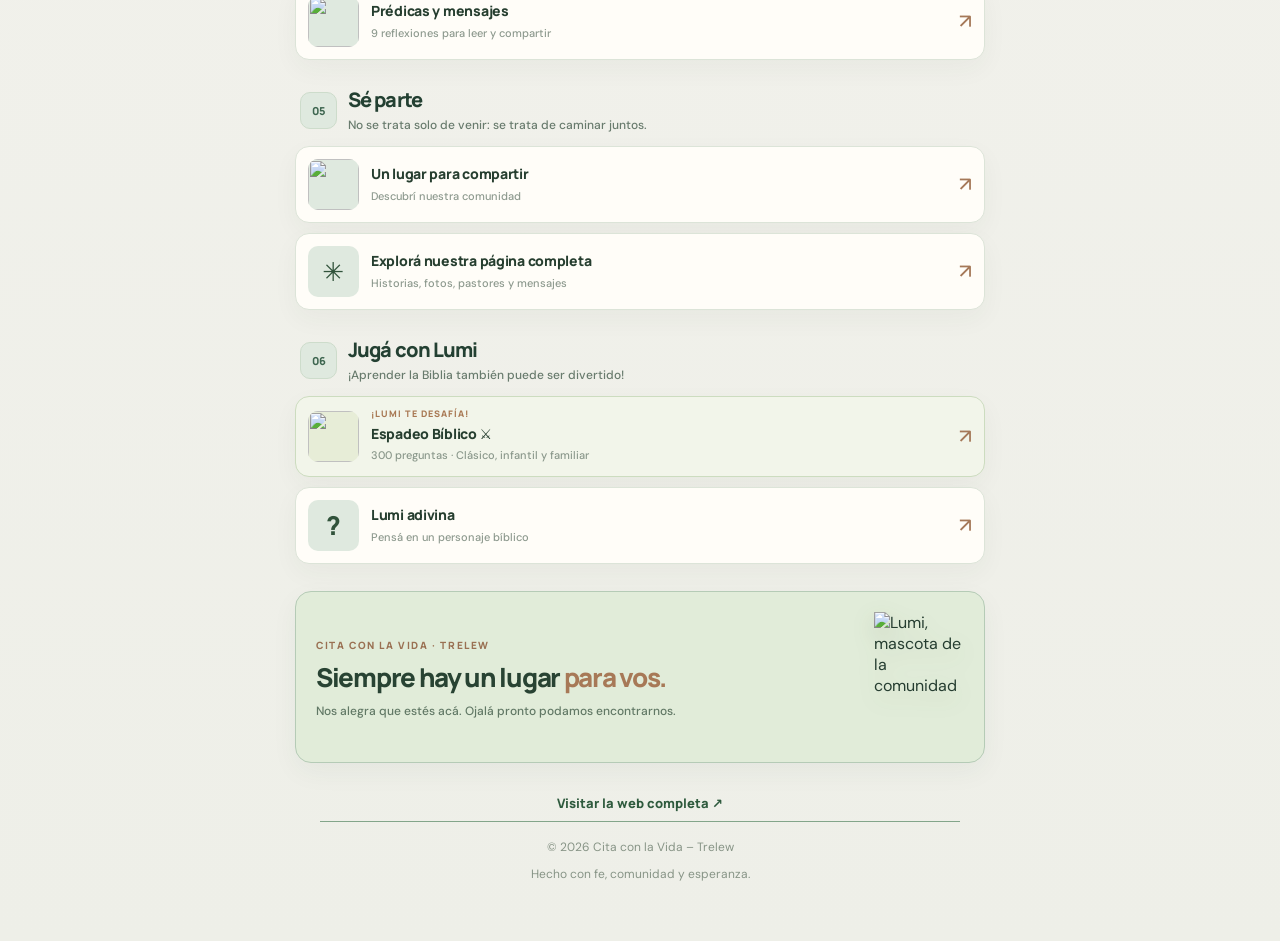
==== commit e477dae4: "fix(home): asegurar Lumi visible, panel sin JS y caché limpia en celular" ====
--- a/index.html
+++ b/index.html
@@ -95,9 +95,11 @@
 .cita-portal .lumi-widget .lumi-panel-header{padding:12px;display:flex;align-items:center;gap:10px;background:#eaf0e6;border-radius:18px 18px 0 0}
 .cita-portal .lumi-widget .lumi-panel-body{padding:15px}
 .cita-portal .lumi-widget .lumi-icon-btn{cursor:pointer}
+.cita-portal .lumi-widget .lumi-nameplate{position:absolute;z-index:4;bottom:-8px;left:50%;transform:translateX(-50%);padding:4px 8px;border-radius:50px;background:#fff6e8;color:#254631;border:1px solid #e4d6b9;font-weight:800;font-size:11px;box-shadow:0 4px 13px #0002;white-space:nowrap;pointer-events:none}
+
 </style>
     <link rel="stylesheet" href="portada.css?v=2">
-  <link rel="stylesheet" href="lumi.css?v=8">
+  <link rel="stylesheet" href="lumi.css?v=9">
   <title>Cita con la Vida – Trelew | Estamos acá para vos</title>
 </head>
 <body class="cita-portal">
@@ -212,6 +214,6 @@
   </details>
 
   <script src="portada.js?v=1" defer></script>
-  <script src="lumi.js?v=8" defer></script>
+  <script src="lumi.js?v=9" defer></script>
 </body>
 </html>
--- a/lumi.css
+++ b/lumi.css
@@ -320,3 +320,14 @@
 .lumi-action-play:hover{background:#dceace}
 .lumi-panel{max-height:min(565px,calc(100dvh - 132px))}
 @media(max-width:620px){.lumi-panel{max-height:min(540px,calc(100dvh - 124px))}}
+
+
+/* Etiqueta permanente de Lumi v8 */
+.lumi-toggle .lumi-nameplate{
+  position:absolute;z-index:4;left:50%;bottom:-7px;transform:translateX(-50%);
+  padding:4px 9px;border-radius:999px;background:#fff8e9;
+  box-shadow:0 3px 10px rgba(33,49,36,.2);
+  border:1px solid #e7d9bb;color:#294a35;
+  font:800 11px/1.1 'Manrope',sans-serif;white-space:nowrap;
+  pointer-events:none;
+}
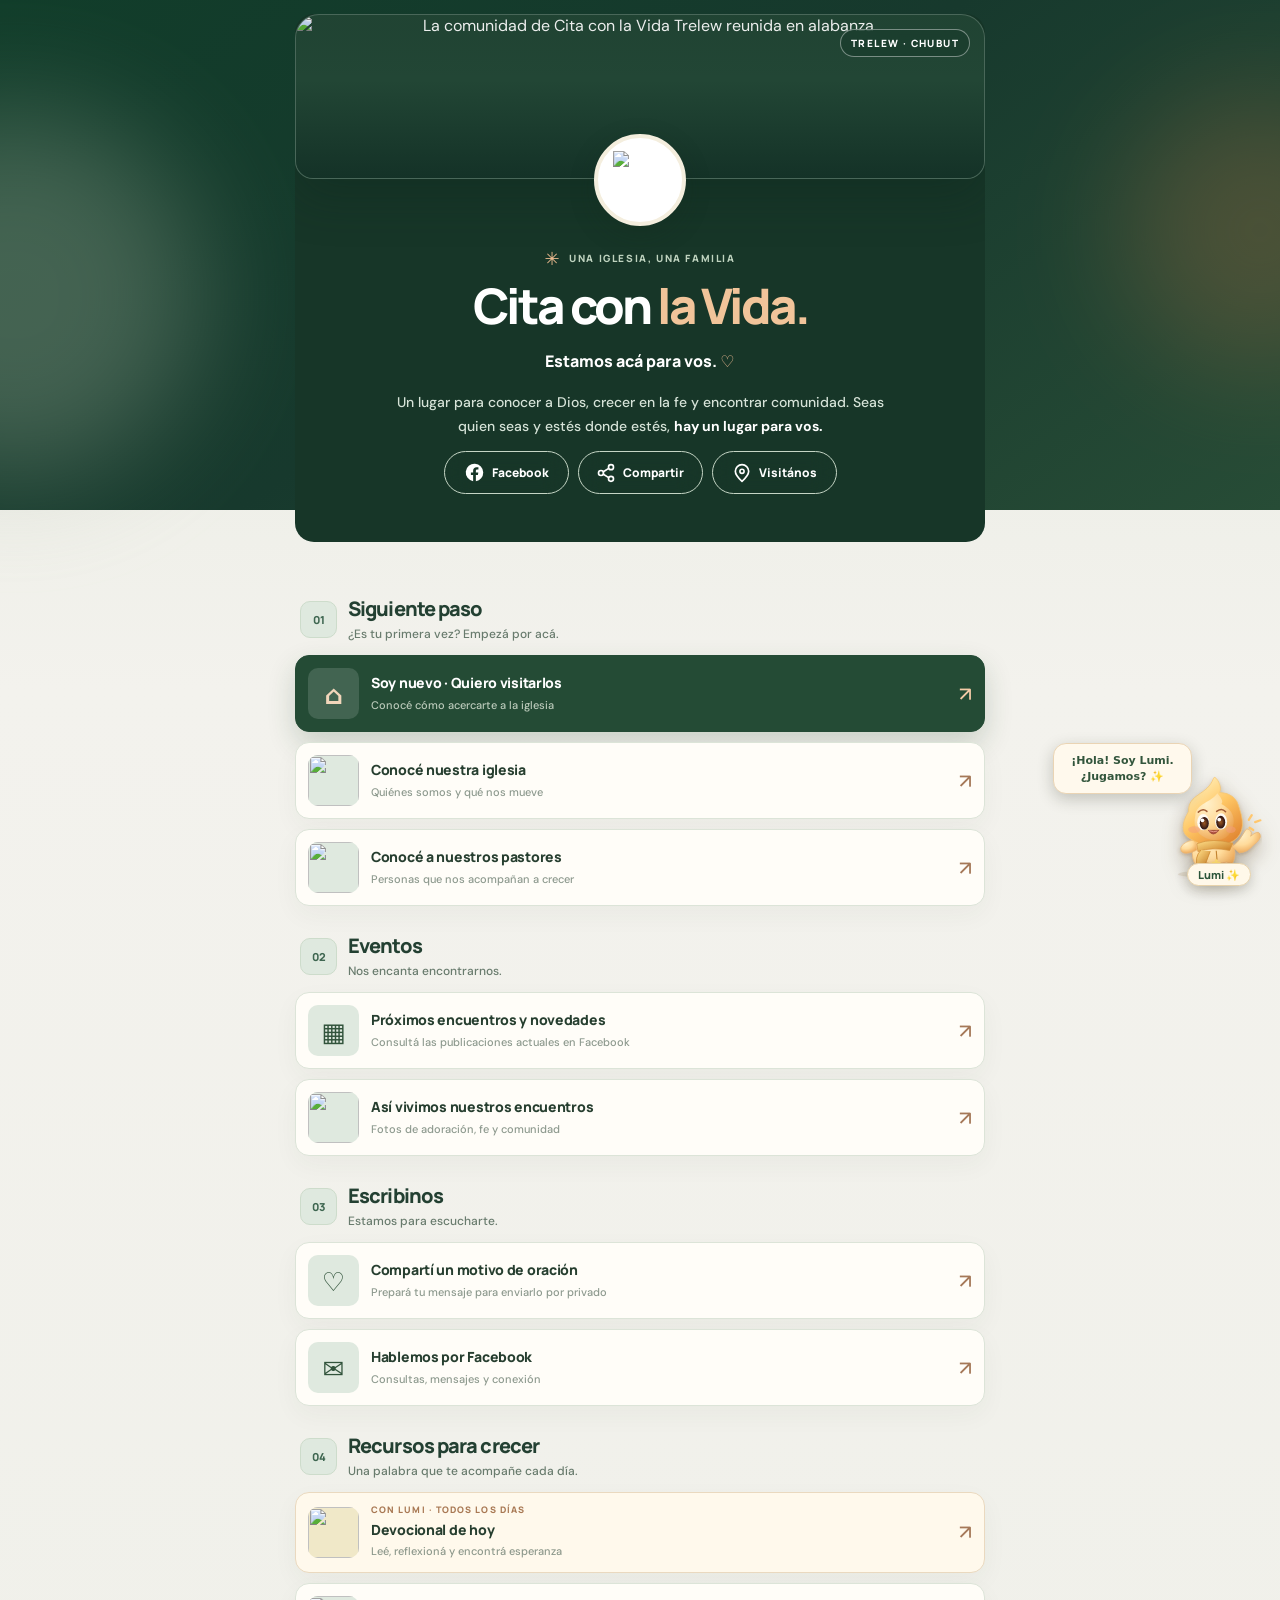
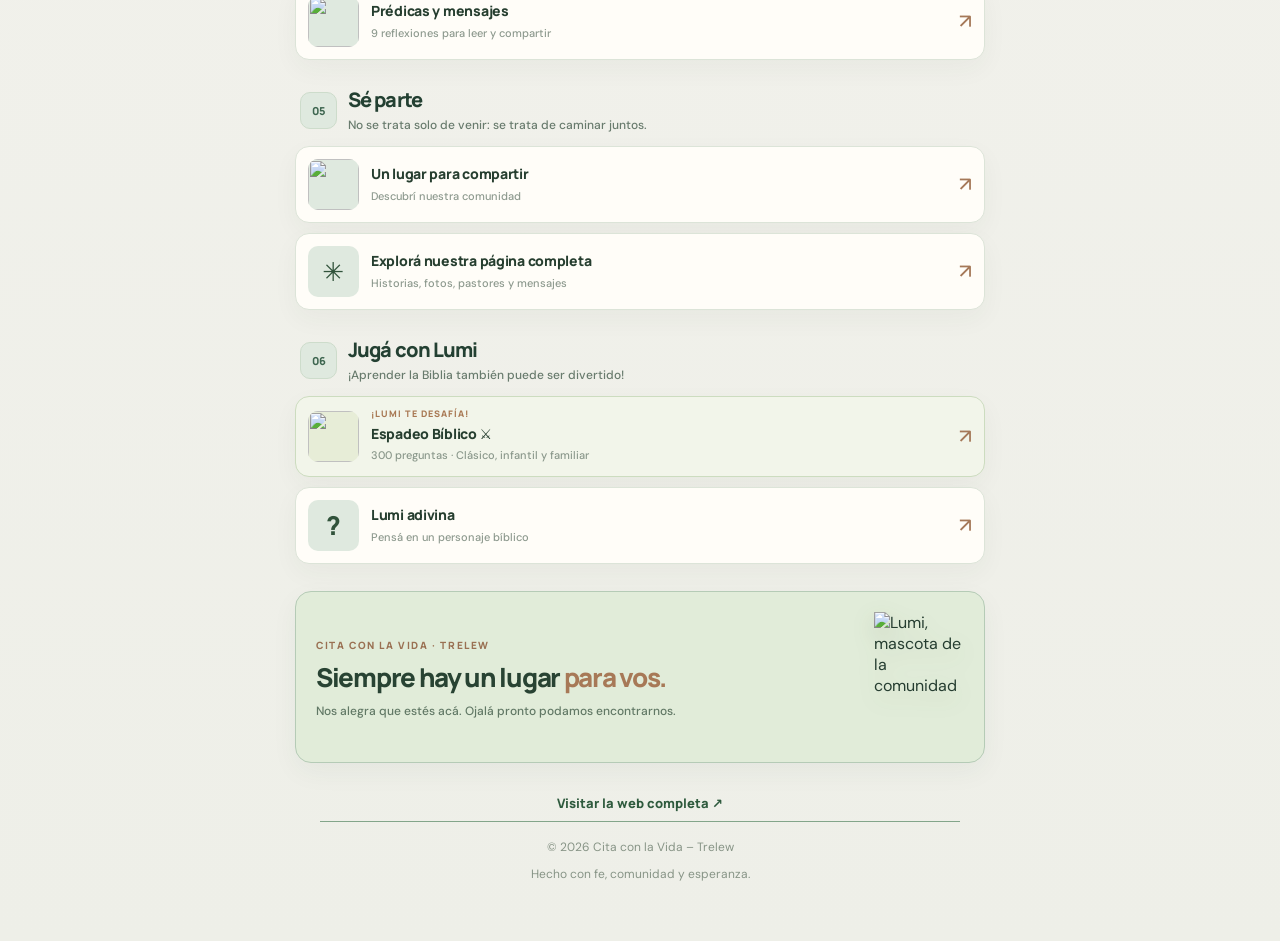
==== commit f05f7acf: "fix(home): Lumi flotante permanente y menú nativo sin depender de JS, con imagen local alternativa" ====
--- a/index.html
+++ b/index.html
@@ -97,9 +97,73 @@
 .cita-portal .lumi-widget .lumi-icon-btn{cursor:pointer}
 .cita-portal .lumi-widget .lumi-nameplate{position:absolute;z-index:4;bottom:-8px;left:50%;transform:translateX(-50%);padding:4px 8px;border-radius:50px;background:#fff6e8;color:#254631;border:1px solid #e4d6b9;font-weight:800;font-size:11px;box-shadow:0 4px 13px #0002;white-space:nowrap;pointer-events:none}
 
+/* Lumi de la portada: única mascota visible, independiente del JavaScript. */
+body.cita-portal{overflow-x:clip}
+body.cita-portal #lumi-home-fallback{
+  position:fixed!important;right:11px!important;bottom:calc(14px + env(safe-area-inset-bottom,0px))!important;
+  top:auto!important;left:auto!important;width:102px!important;height:111px!important;
+  max-width:none!important;max-height:none!important;z-index:2147483000!important;
+  isolation:isolate;display:block!important;overflow:visible!important;
+  pointer-events:auto!important;filter:none;
+}
+body.cita-portal #lumi-home-fallback>summary{
+  position:relative!important;display:block!important;width:102px!important;height:111px!important;
+  min-height:0!important;overflow:visible!important;padding:0!important;margin:0!important;
+  cursor:pointer;list-style:none;background:transparent!important;border:0!important;
+  outline-offset:4px;
+}
+body.cita-portal #lumi-home-fallback>summary::-webkit-details-marker{display:none}
+body.cita-portal #lumi-home-fallback>summary>img{
+  display:block!important;width:100px!important;height:104px!important;
+  max-width:none!important;object-fit:contain!important;
+  filter:drop-shadow(0 8px 10px rgba(68,45,14,.35));
+  animation:lumi-fallback-float 3.2s ease-in-out infinite;
+}
+body.cita-portal #lumi-home-fallback .lumi-home-label{
+  position:absolute;z-index:4;bottom:0;right:18px;
+  background:#fff8e9;border:1px solid #e7d2ab;color:#2b5439;
+  padding:4px 10px;border-radius:999px;white-space:nowrap;
+  font:800 11px/1.2 'Manrope',system-ui,sans-serif;
+  box-shadow:0 4px 13px rgba(36,39,18,.21);pointer-events:none;
+}
+body.cita-portal #lumi-home-fallback .lumi-home-hint{
+  position:absolute;bottom:calc(100% - 19px);right:77px;width:139px;
+  max-width:139px;z-index:3;padding:9px 12px;background:#fff9ed;
+  color:#32553c;border:1px solid #ead4b4;border-radius:13px;
+  box-shadow:0 5px 16px rgba(35,40,24,.23);font-size:11px;
+  font-weight:800;line-height:1.4;pointer-events:none;
+}
+body.cita-portal #lumi-home-fallback[open] .lumi-home-hint{display:none!important}
+body.cita-portal #lumi-home-fallback>.lumi-fallback-panel{
+  display:block!important;position:absolute!important;right:0!important;
+  bottom:calc(100% + 11px)!important;top:auto!important;left:auto!important;
+  width:min(350px,calc(100vw - 22px))!important;
+  max-height:min(520px,calc(100dvh - 155px))!important;
+  min-width:0!important;overflow-y:auto;overscroll-behavior:contain;
+  padding:18px!important;margin:0!important;order:unset!important;
+  z-index:6;pointer-events:auto!important;
+  border-radius:17px;background:#fffcf7;color:#253b2d;
+  border:1px solid #e2ddcf;box-shadow:0 16px 50px rgba(25,43,26,.32);
+}
+body.cita-portal #lumi-home-fallback:not([open])>.lumi-fallback-panel{display:none!important}
+body.cita-portal #lumi-home-fallback summary .lumi-3d-canvas{
+  position:absolute;inset:0;width:100%!important;height:100%!important;
+  pointer-events:none;display:block;opacity:0;z-index:2;background:transparent;
+}
+body.cita-portal #lumi-home-fallback summary.lumi-3d-active .lumi-3d-canvas{opacity:1}
+body.cita-portal #lumi-home-fallback summary.lumi-3d-active>img{opacity:.22}
+@media(max-width:390px){
+  body.cita-portal #lumi-home-fallback{right:7px!important;bottom:calc(8px + env(safe-area-inset-bottom,0px))!important}
+  body.cita-portal #lumi-home-fallback .lumi-home-hint{right:73px;width:120px;font-size:10px}
+}
+@media(prefers-reduced-motion:reduce){
+  body.cita-portal #lumi-home-fallback>summary>img{animation:none!important}
+}
+
+
 </style>
     <link rel="stylesheet" href="portada.css?v=2">
-  <link rel="stylesheet" href="lumi.css?v=9">
+  <link rel="stylesheet" href="lumi.css?v=10">
   <title>Cita con la Vida – Trelew | Estamos acá para vos</title>
 </head>
 <body class="cita-portal">
@@ -200,7 +264,7 @@
   <details id="lumi-home-fallback" class="lumi-home-fallback" aria-label="Lumi, acompañante de Cita con la Vida">
     <summary aria-label="Abrir o cerrar las opciones de Lumi">
       <span class="lumi-home-hint">¡Hola! Soy Lumi. ¿Jugamos? ✨</span>
-      <img src="https://gcdn.picsart.com/picsart-mcp/81dbfa93-12fe-4f3b-98a0-89cafc6671b2.png" alt="Lumi, mascota de la iglesia" width="84" height="86">
+      <img src="https://gcdn.picsart.com/picsart-mcp/81dbfa93-12fe-4f3b-98a0-89cafc6671b2.png" onerror="this.onerror=null;this.src='assets/lumi-respaldo.svg'" alt="Lumi, mascota de la iglesia" width="100" height="104" fetchpriority="high"><span class="lumi-home-label" aria-hidden="true">Lumi ✨</span>
     </summary>
     <div class="lumi-fallback-panel">
       <h2>¡Hola, soy Lumi! 💛</h2>
@@ -214,6 +278,6 @@
   </details>
 
   <script src="portada.js?v=1" defer></script>
-  <script src="lumi.js?v=9" defer></script>
+  <script src="lumi-home.js?v=1" defer></script>
 </body>
 </html>
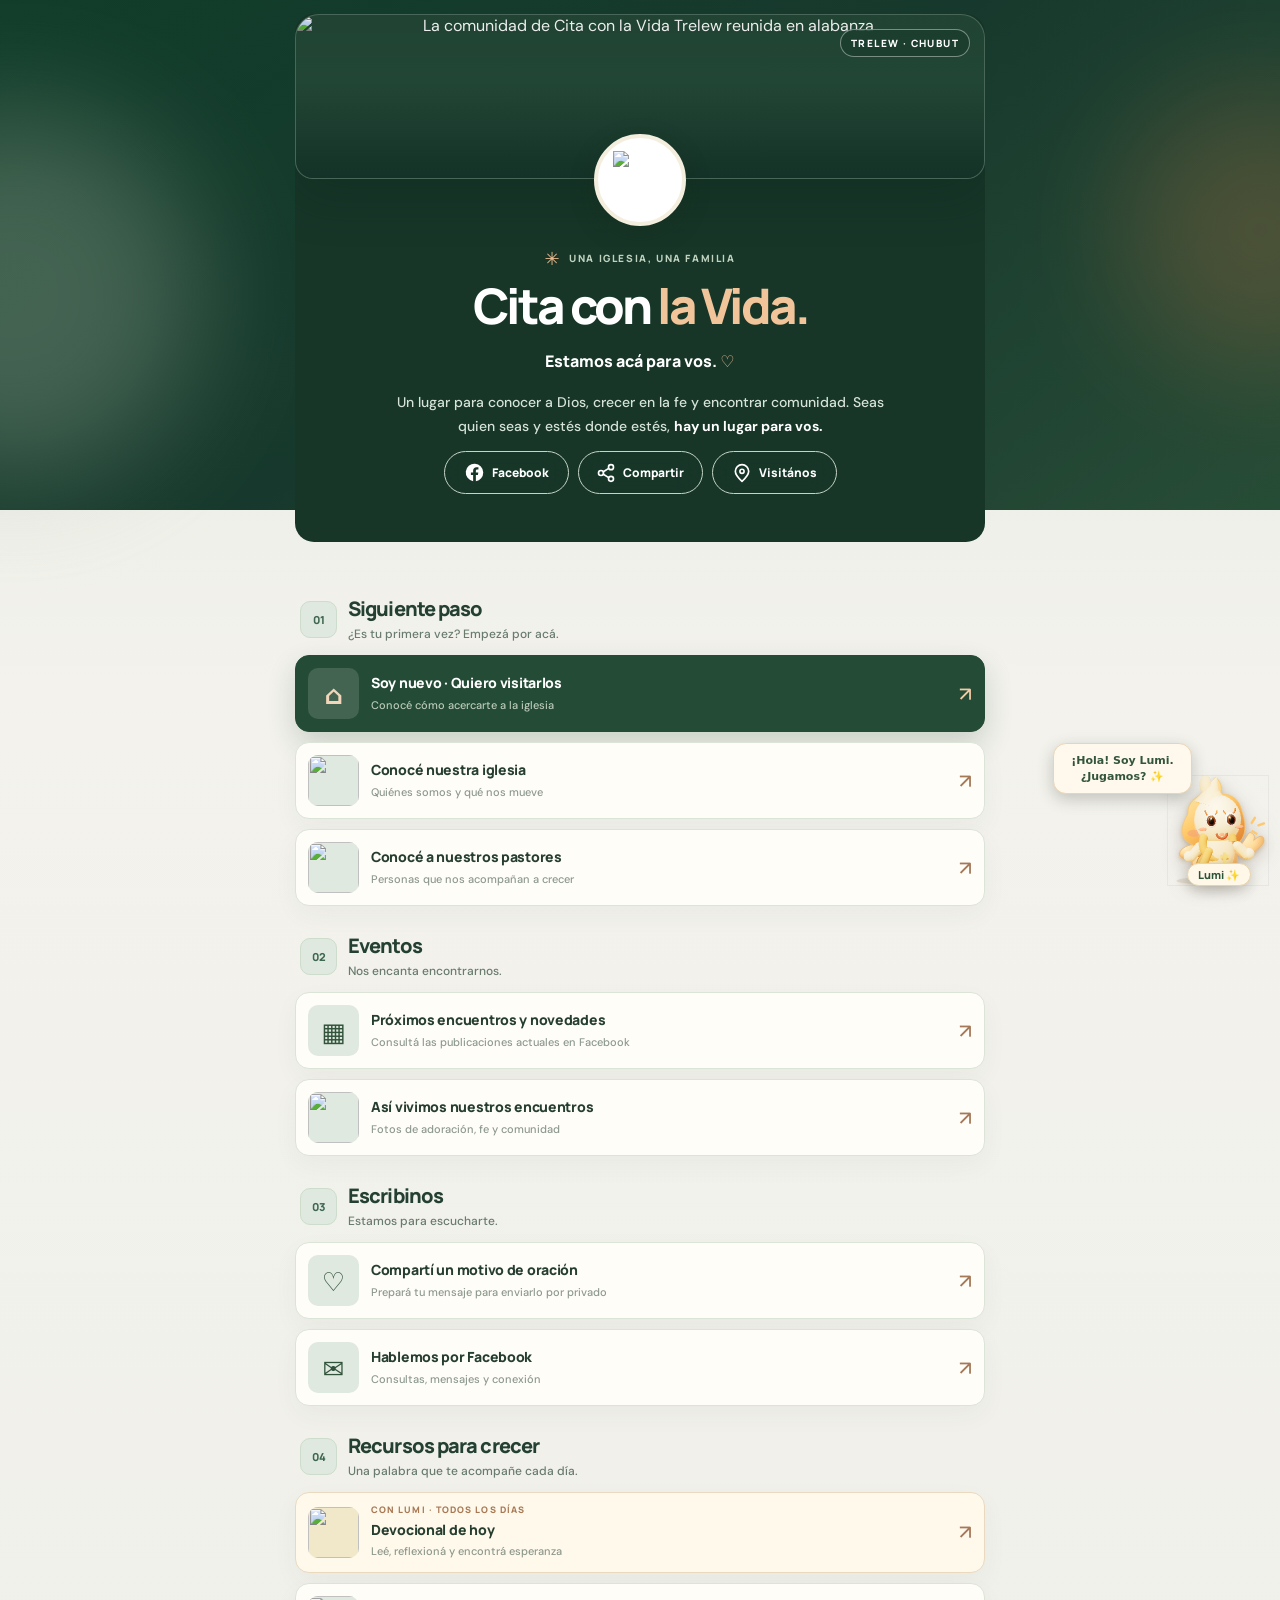
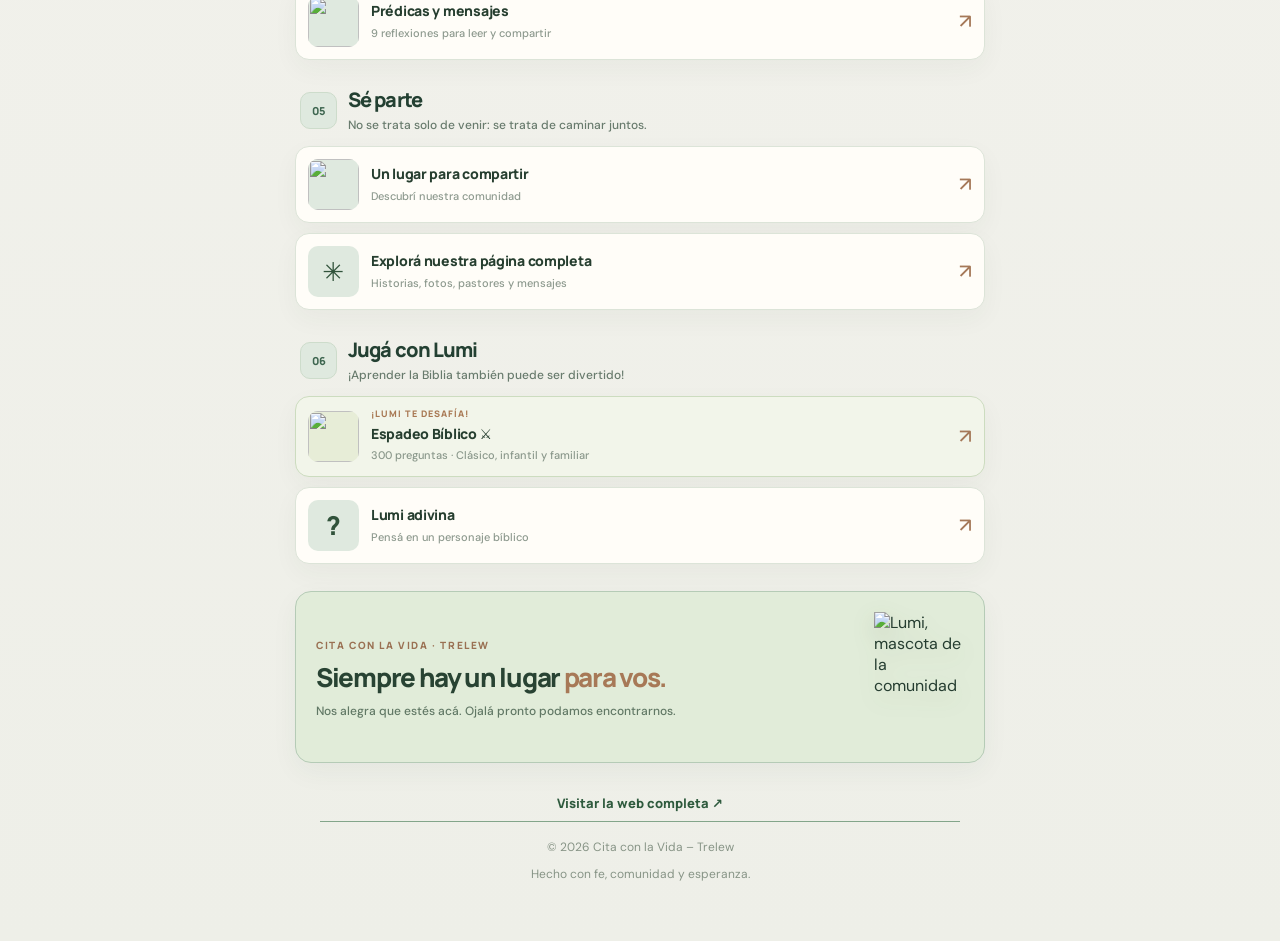
==== commit 5f87a7a0: "fix(lumi): embeber personaje directamente en HTML para visibilidad fiable sin imágenes externas" ====
--- a/index.html
+++ b/index.html
@@ -97,6 +97,33 @@
 .cita-portal .lumi-widget .lumi-icon-btn{cursor:pointer}
 .cita-portal .lumi-widget .lumi-nameplate{position:absolute;z-index:4;bottom:-8px;left:50%;transform:translateX(-50%);padding:4px 8px;border-radius:50px;background:#fff6e8;color:#254631;border:1px solid #e4d6b9;font-weight:800;font-size:11px;box-shadow:0 4px 13px #0002;white-space:nowrap;pointer-events:none}
 
+
+/* El SVG de Lumi viaja dentro del HTML: se ve aunque fallen TODAS las imágenes o scripts externos. */
+body.cita-portal{overflow-x:visible!important}
+body.cita-portal #lumi-home-fallback>summary .lumi-inline-art{
+  display:block!important;position:absolute!important;inset:0!important;
+  width:100%!important;height:100%!important;
+  z-index:1!important;pointer-events:none!important;
+}
+body.cita-portal #lumi-home-fallback>summary .lumi-inline-svg{
+  display:block!important;width:100%!important;height:100%!important;
+  max-width:100%!important;max-height:100%!important;object-fit:contain!important;
+  filter:drop-shadow(0 5px 9px #523c2740);
+  animation:lumi-fallback-float 3.6s ease-in-out infinite;
+}
+body.cita-portal #lumi-home-fallback>summary .lumi-original-art{
+  position:absolute!important;left:0!important;top:0!important;
+  width:100%!important;height:100%!important;
+  object-fit:contain!important;display:block;
+  opacity:0;z-index:2!important;pointer-events:none;
+  transition:opacity .2s ease;animation:lumi-fallback-float 3.6s ease-in-out infinite;
+}
+body.cita-portal #lumi-home-fallback>summary .lumi-home-label{z-index:5!important}
+@media(prefers-reduced-motion:reduce){
+ body.cita-portal #lumi-home-fallback>summary .lumi-inline-svg,
+ body.cita-portal #lumi-home-fallback>summary .lumi-original-art{animation:none!important}
+}
+
 /* Lumi de la portada: única mascota visible, independiente del JavaScript. */
 body.cita-portal{overflow-x:clip}
 body.cita-portal #lumi-home-fallback{
@@ -264,7 +291,35 @@
   <details id="lumi-home-fallback" class="lumi-home-fallback" aria-label="Lumi, acompañante de Cita con la Vida">
     <summary aria-label="Abrir o cerrar las opciones de Lumi">
       <span class="lumi-home-hint">¡Hola! Soy Lumi. ¿Jugamos? ✨</span>
-      <img src="https://gcdn.picsart.com/picsart-mcp/81dbfa93-12fe-4f3b-98a0-89cafc6671b2.png" onerror="this.onerror=null;this.src='assets/lumi-respaldo.svg'" alt="Lumi, mascota de la iglesia" width="100" height="104" fetchpriority="high"><span class="lumi-home-label" aria-hidden="true">Lumi ✨</span>
+      <span class="lumi-inline-art" aria-hidden="true"><svg class="lumi-inline-svg" aria-hidden="true" focusable="false" xmlns="http://www.w3.org/2000/svg" viewBox="0 0 240 280" >
+<defs>
+ <radialGradient id="skin" cx="30%" cy="22%" r="90%"><stop stop-color="#fff1cb"/><stop offset=".5" stop-color="#ffdb9b"/><stop offset="1" stop-color="#e89a46"/></radialGradient>
+ <linearGradient id="flame" x1=".15" x2=".85" y1="0" y2="1"><stop stop-color="#fff8cd"/><stop offset=".48" stop-color="#ffc765"/><stop offset="1" stop-color="#df802d"/></linearGradient>
+ <linearGradient id="scarf" x1="0" y1="0" x2="1" y2="1"><stop stop-color="#ffe18c"/><stop offset="1" stop-color="#c7771d"/></linearGradient>
+ <radialGradient id="iris"><stop stop-color="#9c5823"/><stop offset=".85" stop-color="#3a1c15"/><stop offset="1" stop-color="#21110e"/></radialGradient>
+ <filter id="shadow" x="-20%" y="-20%" width="145%" height="155%"><feDropShadow dx="0" dy="5" stdDeviation="5" flood-color="#7b511e" flood-opacity=".26"/></filter>
+</defs>
+<g filter="url(#shadow)">
+ <ellipse cx="90" cy="267" rx="75" ry="9" fill="#8d7546" opacity=".15"/>
+ <ellipse cx="111" cy="211" rx="57" ry="59" fill="url(#skin)" stroke="#edb675" stroke-width="2"/>
+ <path d="M66 202C46 213 24 215 23 200c-2-14 27-28 42-24" fill="url(#skin)" stroke="#e9b574" stroke-width="2"/>
+ <path d="M161 193Q181 178 193 154Q199 140 207 148Q215 153 210 165Q230 147 235 159Q241 172 217 189Q203 208 179 210" fill="url(#skin)" stroke="#e9b574" stroke-width="2"/>
+ <ellipse cx="82" cy="250" rx="28" ry="15" fill="url(#skin)" stroke="#d99b61" stroke-width="2"/>
+ <ellipse cx="145" cy="250" rx="28" ry="15" fill="url(#skin)" stroke="#d99b61" stroke-width="2"/>
+ <path d="M44 98C42 50 94 56 111 8C115-1 136 30 127 47Q171 48 180 90Q205 161 153 183Q95 205 47 171Q13 150 44 98Z" fill="url(#flame)" stroke="#f4c575" stroke-width="2"/>
+ <path d="M62 109C64 76 106 73 121 49Q140 71 132 78Q180 103 158 151Q144 181 104 174Q50 160 62 109Z" fill="url(#skin)"/>
+ <ellipse cx="83" cy="127" rx="16" ry="22" fill="#fffaf2"/><ellipse cx="131" cy="125" rx="16" ry="22" fill="#fffaf2"/>
+ <ellipse cx="86" cy="130" rx="12" ry="17" fill="url(#iris)"/><ellipse cx="130" cy="127" rx="12" ry="17" fill="url(#iris)"/>
+ <circle cx="81" cy="122" r="5" fill="white"/><circle cx="126" cy="120" r="5" fill="white"/>
+ <path d="M70 100Q82 88 93 98M119 98Q133 87 143 99" fill="none" stroke="#a15b35" stroke-width="4" stroke-linecap="round"/>
+ <ellipse cx="59" cy="147" rx="16" ry="9" fill="#f39e80" opacity=".5"/><ellipse cx="157" cy="147" rx="13" ry="9" fill="#f39e80" opacity=".5"/>
+ <path d="M97 149Q109 169 125 149Z" fill="#ad4d3e" stroke="#9a4a36" stroke-width="2"/><path d="M99 150Q111 155 121 151" stroke="#f7b1a1" stroke-width="2" fill="none"/>
+ <path d="M66 185Q109 168 162 184L154 203Q107 193 69 206Z" fill="url(#scarf)" stroke="#d4923e" stroke-width="2"/>
+ <path d="M77 202Q58 222 69 250L84 253L102 205" fill="url(#scarf)" stroke="#cc852c" stroke-width="2"/>
+ <path d="M118 204L120 228" stroke="#c38330" stroke-width="3"/><path d="M118 230V248M110 237H126" stroke="#ffdd70" stroke-width="7" stroke-linecap="round"/>
+</g>
+<g stroke="#ffc76e" stroke-width="6" stroke-linecap="round"><path d="M205 121l8-13M222 127l14-5M207 142l10 6"/></g>
+</svg></span><img class="lumi-original-art" src="https://gcdn.picsart.com/picsart-mcp/81dbfa93-12fe-4f3b-98a0-89cafc6671b2.png" onload="this.style.opacity=1" onerror="this.style.display='none'" alt="" aria-hidden="true" width="100" height="104" fetchpriority="high"><span class="lumi-home-label" aria-hidden="true">Lumi ✨</span>
     </summary>
     <div class="lumi-fallback-panel">
       <h2>¡Hola, soy Lumi! 💛</h2>
@@ -278,6 +333,6 @@
   </details>
 
   <script src="portada.js?v=1" defer></script>
-  <script src="lumi-home.js?v=1" defer></script>
+  <script src="lumi-home.js?v=2" defer></script>
 </body>
 </html>
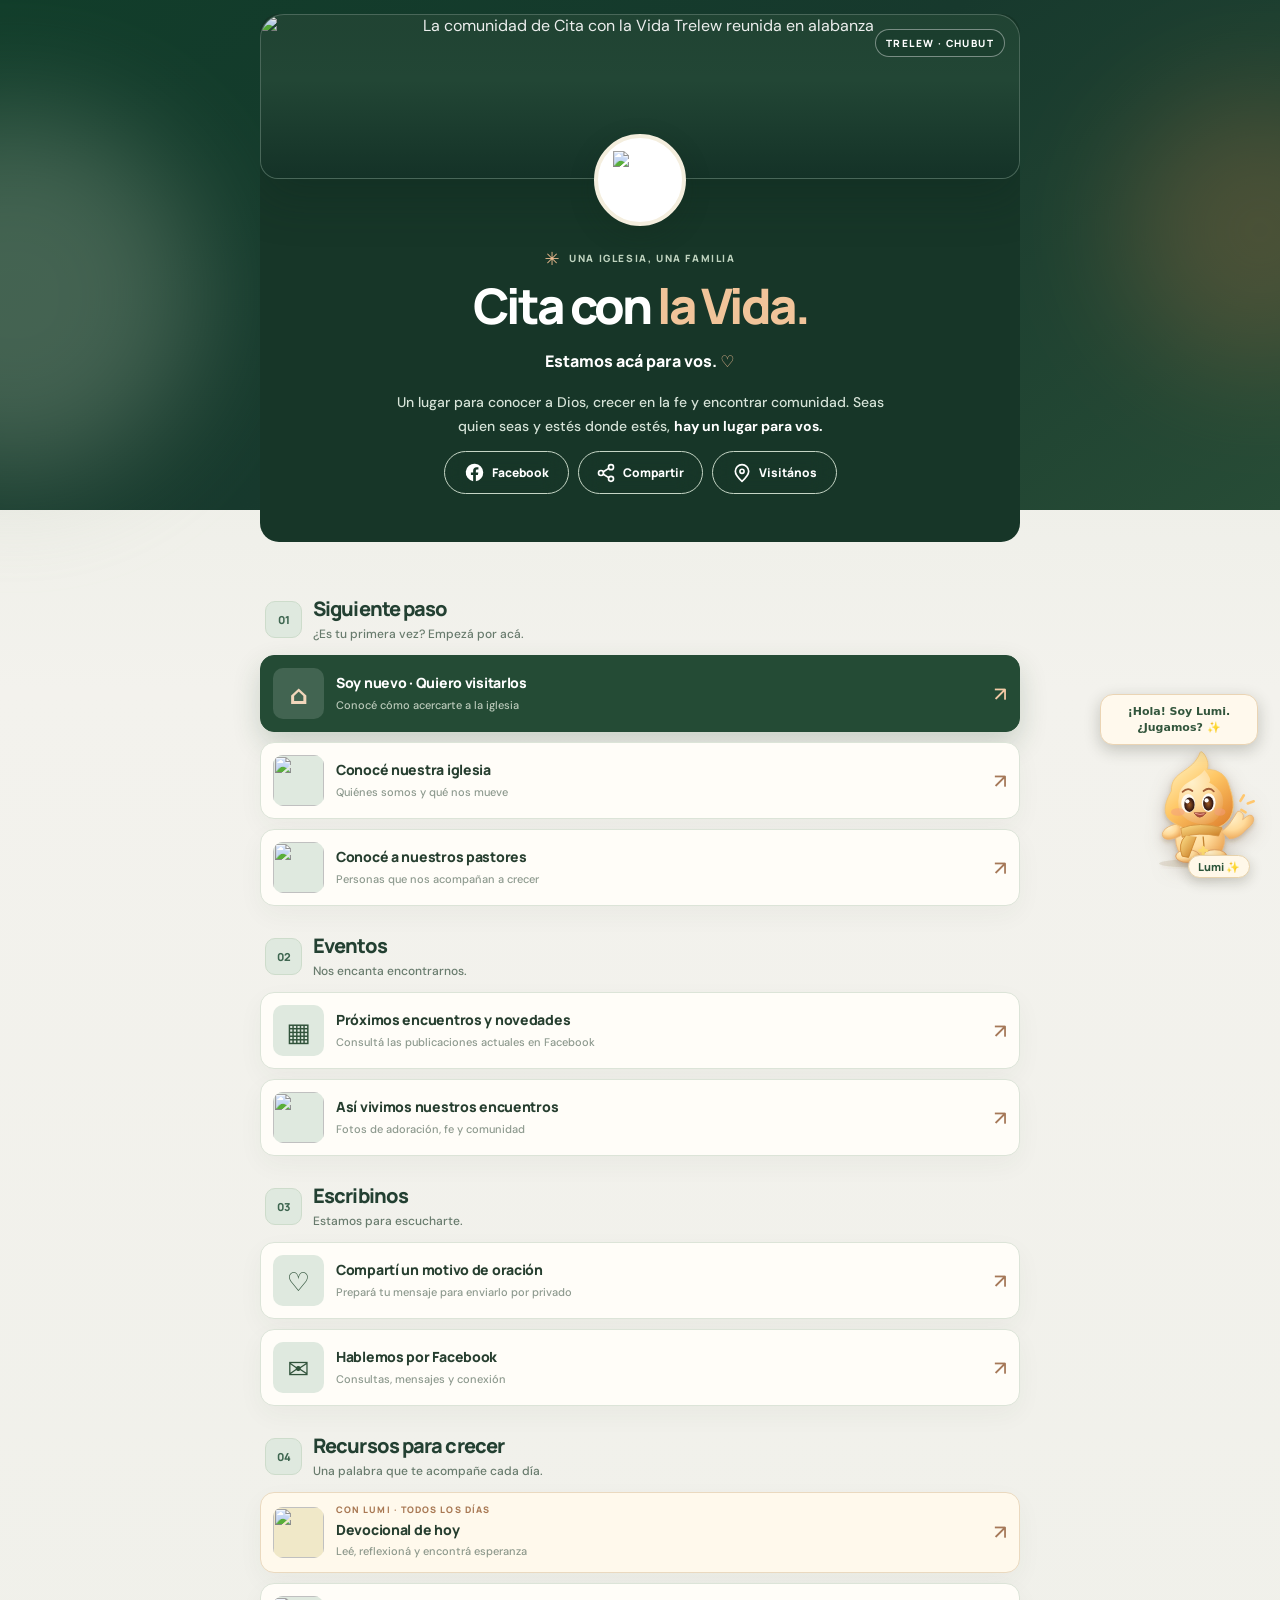
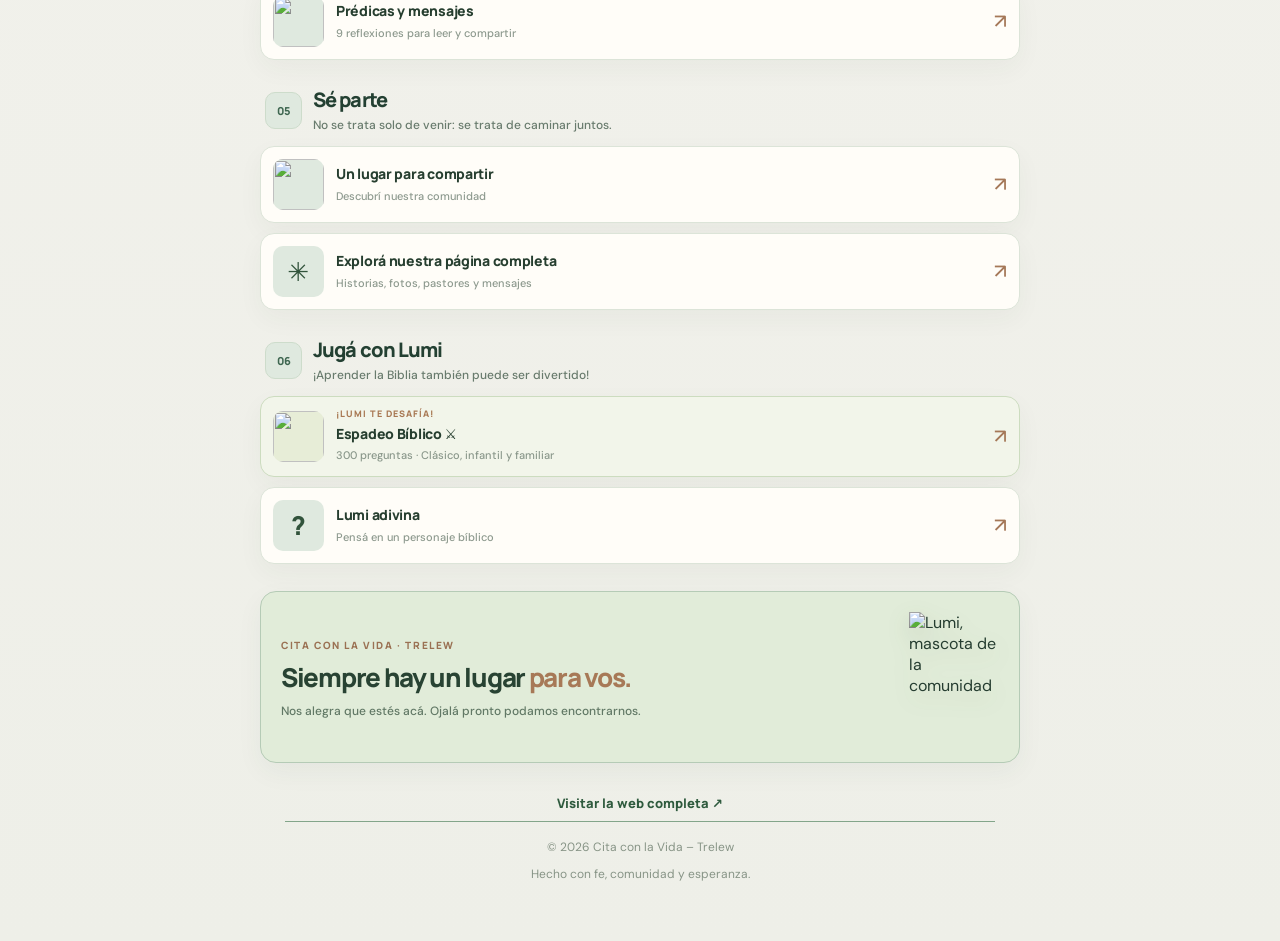
==== commit 53f46560: "fix(responsive): eliminar desbordamiento horizontal y anclar Lumi dentro del viewport en móvil y esc" ====
--- a/index.html
+++ b/index.html
@@ -99,7 +99,7 @@
 
 
 /* El SVG de Lumi viaja dentro del HTML: se ve aunque fallen TODAS las imágenes o scripts externos. */
-body.cita-portal{overflow-x:visible!important}
+html{overflow-x:clip!important;width:100%!important}body.cita-portal{overflow-x:clip!important;width:100%!important;max-width:100%!important}
 body.cita-portal #lumi-home-fallback>summary .lumi-inline-art{
   display:block!important;position:absolute!important;inset:0!important;
   width:100%!important;height:100%!important;
@@ -189,9 +189,90 @@
 
 
 </style>
-    <link rel="stylesheet" href="portada.css?v=2">
+    <link rel="stylesheet" href="portada.css?v=3">
   <link rel="stylesheet" href="lumi.css?v=10">
   <title>Cita con la Vida – Trelew | Estamos acá para vos</title>
+<style id="lumi-responsive-fix-v3">
+
+/* Ajuste definitivo de visibilidad y tamaños para Android, iOS y escritorio. */
+html,body.cita-portal{max-width:100%!important;overflow-x:clip!important}
+body.cita-portal .portal-container{width:min(690px,calc(100% - 24px))!important;max-width:calc(100% - 24px)!important;margin-inline:auto!important;min-width:0}
+body.cita-portal .profile,body.cita-portal .links-group,body.cita-portal .link-stack{max-width:100%!important;min-width:0}
+body.cita-portal .link-card{max-width:100%!important;min-width:0}
+body.cita-portal .link-card .card-label{min-width:0;overflow-wrap:break-word}
+body.cita-portal #lumi-home-fallback{
+ position:fixed!important;top:auto!important;left:auto!important;
+ right:max(10px,env(safe-area-inset-right,0px))!important;
+ bottom:max(12px,env(safe-area-inset-bottom,0px))!important;
+ width:88px!important;height:106px!important;min-width:0!important;
+ padding:0!important;margin:0!important;
+ transform:none!important;translate:none!important;
+ overflow:visible!important;pointer-events:auto!important;
+ z-index:2147483000!important;
+}
+body.cita-portal #lumi-home-fallback>summary{
+ position:relative!important;inset:auto!important;
+ width:88px!important;height:106px!important;
+ margin:0!important;padding:0!important;overflow:visible!important;
+ list-style:none!important;background:transparent!important;
+ display:block!important;cursor:pointer!important;
+}
+body.cita-portal #lumi-home-fallback>summary .lumi-inline-art,
+body.cita-portal #lumi-home-fallback>summary .lumi-original-art{
+ position:absolute!important;left:0!important;top:0!important;
+ width:88px!important;height:99px!important;
+ max-width:100%!important;pointer-events:none!important;
+}
+body.cita-portal #lumi-home-fallback>summary .lumi-inline-svg{
+ display:block!important;width:100%!important;height:100%!important;
+ max-width:100%!important;max-height:100%!important;
+}
+body.cita-portal #lumi-home-fallback>summary .lumi-original-art{
+ display:block;opacity:0;z-index:2;
+}
+body.cita-portal #lumi-home-fallback .lumi-home-label{
+ position:absolute!important;right:8px!important;left:auto!important;
+ bottom:0!important;top:auto!important;transform:none!important;
+ font-size:11px!important;padding:4px 9px!important;z-index:5!important;
+}
+body.cita-portal #lumi-home-fallback .lumi-home-hint{
+ position:absolute!important;right:0!important;left:auto!important;
+ bottom:calc(100% + 4px)!important;top:auto!important;
+ width:158px!important;max-width:calc(100vw - 24px)!important;
+ transform:none!important;white-space:normal!important;
+ overflow-wrap:break-word!important;box-sizing:border-box!important;
+ z-index:5!important;pointer-events:none!important;
+}
+body.cita-portal #lumi-home-fallback>.lumi-fallback-panel{
+ position:absolute!important;top:auto!important;left:auto!important;
+ right:0!important;bottom:calc(100% + 12px)!important;
+ width:min(350px,calc(100vw - 24px))!important;
+ max-width:calc(100vw - 24px)!important;
+ max-height:min(530px,calc(100dvh - 150px))!important;
+ box-sizing:border-box!important;overflow-x:hidden!important;overflow-y:auto!important;
+}
+@media(max-width:767px){
+ body.cita-portal .portal-container{width:calc(100% - 22px)!important;max-width:calc(100% - 22px)!important}
+ body.cita-portal .profile-cover{max-width:100%;width:100%}
+ body.cita-portal .profile-information{max-width:100%;min-width:0}
+ body.cita-portal .profile-description{font-size:clamp(12px,3.4vw,14px)!important;overflow-wrap:break-word}
+ body.cita-portal .social-strip{display:flex;flex-wrap:wrap;justify-content:center;max-width:100%}
+ body.cita-portal .social-strip .social-button{min-width:0;max-width:100%;flex-shrink:1}
+ body.cita-portal .link-card .card-label strong{font-size:clamp(12px,3.7vw,15px);overflow-wrap:anywhere}
+ body.cita-portal .link-card .card-label small{overflow-wrap:break-word}
+ body.cita-portal #lumi-home-fallback .lumi-home-hint{display:none!important}
+}
+@media(min-width:768px){
+ body.cita-portal .portal-container{width:min(760px,calc(100% - 70px))!important;max-width:calc(100% - 70px)!important}
+ body.cita-portal #lumi-home-fallback{right:max(22px,env(safe-area-inset-right,0px))!important;bottom:max(22px,env(safe-area-inset-bottom,0px))!important;width:108px!important;height:129px!important}
+ body.cita-portal #lumi-home-fallback>summary{width:108px!important;height:129px!important}
+ body.cita-portal #lumi-home-fallback>summary .lumi-inline-art,
+ body.cita-portal #lumi-home-fallback>summary .lumi-original-art{width:108px!important;height:120px!important}
+ body.cita-portal #lumi-home-fallback .lumi-home-hint{display:block}
+ body.cita-portal #lumi-home-fallback[open] .lumi-home-hint{display:none}
+}
+
+</style>
 </head>
 <body class="cita-portal">
   <a class="skip-link" href="#enlaces">Saltar a los enlaces</a>
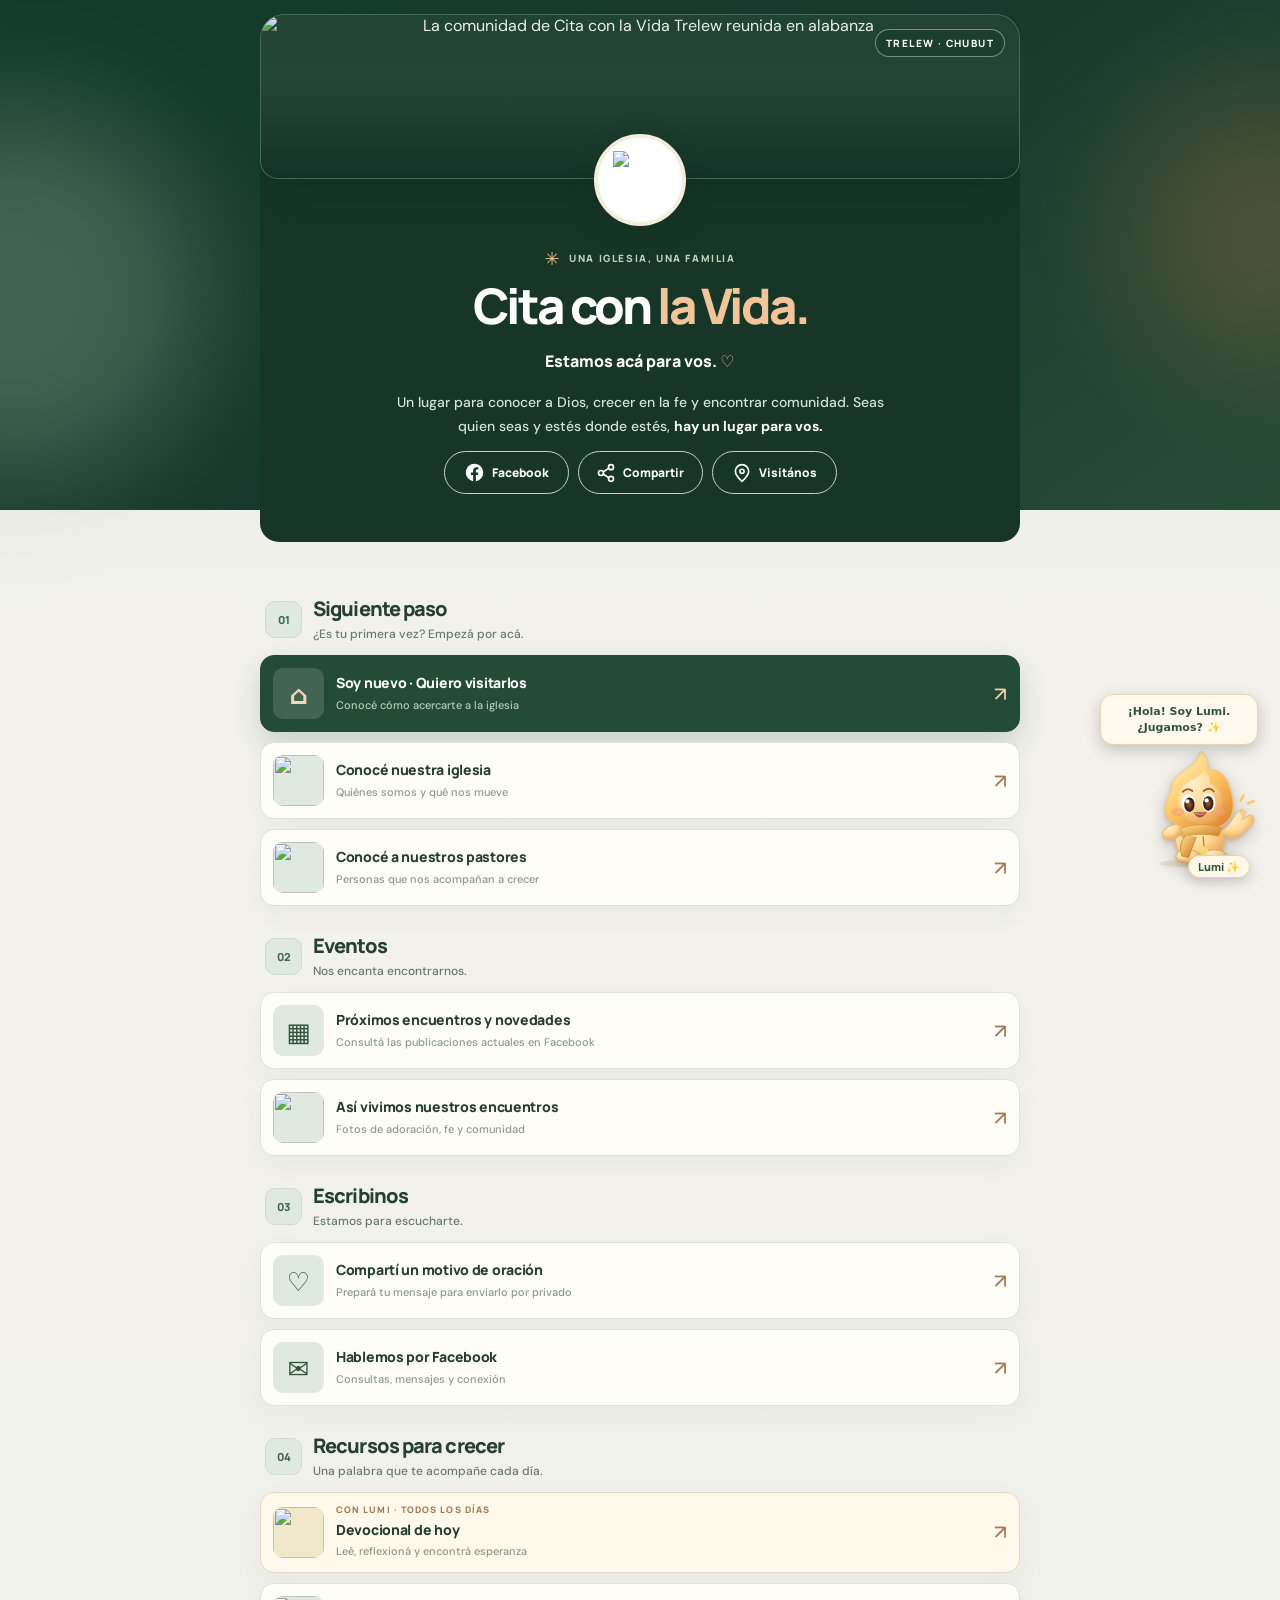
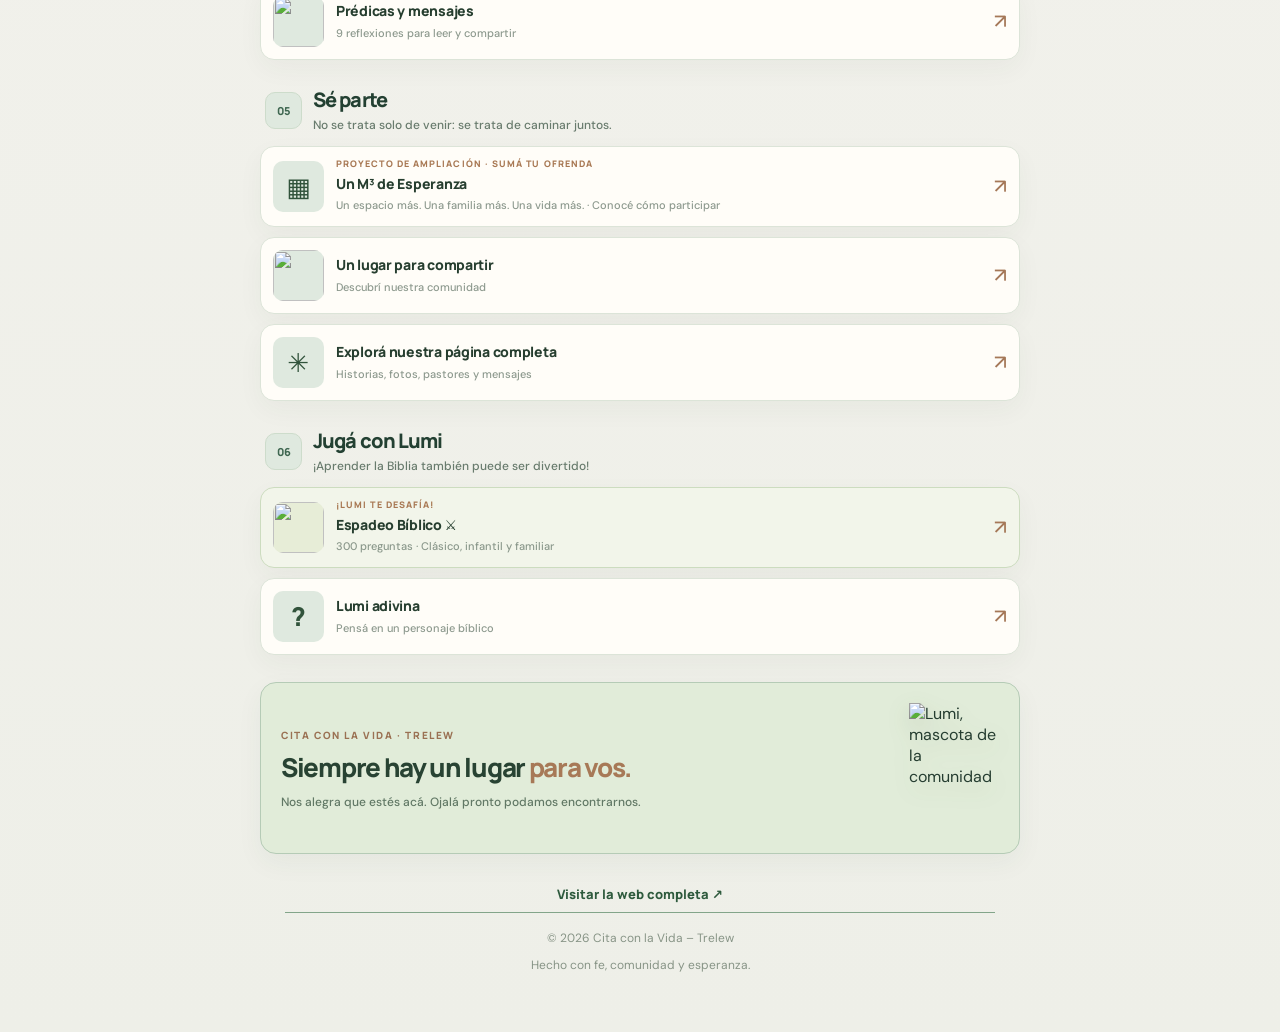
==== commit 4d686ea4: "Destacar Un M³ de Esperanza en la portada principal" ====
--- a/index.html
+++ b/index.html
@@ -350,6 +350,7 @@
       <section class="links-group" aria-labelledby="se-parte-title">
         <div class="section-head"><span class="section-number">05</span><div><h2 id="se-parte-title">Sé parte</h2><p>No se trata solo de venir: se trata de caminar juntos.</p></div></div>
         <div class="link-stack">
+          <a class="link-card campaign-highlight" href="esperanza.html"><span class="card-media icon-art" aria-hidden="true">▦</span><span class="card-label"><span class="mini-tag">PROYECTO DE AMPLIACIÓN · SUMÁ TU OFRENDA</span><strong>Un M³ de Esperanza</strong><small>Un espacio más. Una familia más. Una vida más. · Conocé cómo participar</small></span><span class="card-arrow" aria-hidden="true">↗</span></a>
           <a class="link-card" href="comunidad.html#comunidad"><span class="card-media"><img src="https://gcdn.picsart.com/picsart-mcp/1307a14c-d0de-44de-b2d8-77e6742ffc7d.jpeg" alt="" loading="lazy"></span><span class="card-label"><strong>Un lugar para compartir</strong><small>Descubrí nuestra comunidad</small></span><span class="card-arrow" aria-hidden="true">↗</span></a>
           <a class="link-card" href="comunidad.html"><span class="card-media icon-art" aria-hidden="true">✳</span><span class="card-label"><strong>Explorá nuestra página completa</strong><small>Historias, fotos, pastores y mensajes</small></span><span class="card-arrow" aria-hidden="true">↗</span></a>
         </div>
